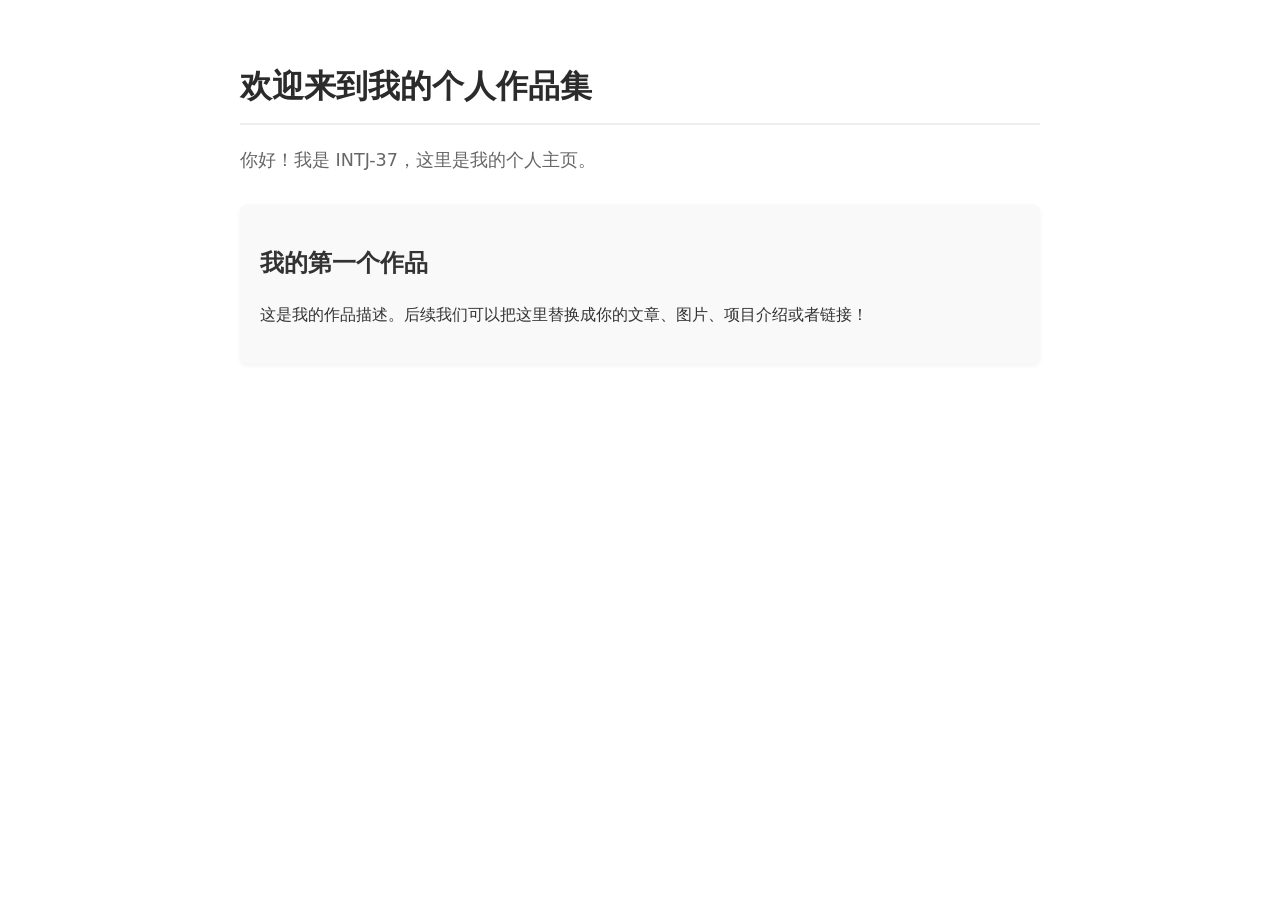
==== index.html @ b63b8bce "Add initial HTML structure for portfolio site" ====
<!DOCTYPE html>
<html lang="zh-CN">
<head>
    <meta charset="UTF-8">
    <meta name="viewport" content="width=device-width, initial-scale=1.0">
    <title>INTJ-37 的个人作品集</title>
    <style>
        body {
            font-family: system-ui, -apple-system, sans-serif;
            max-width: 800px;
            margin: 0 auto;
            padding: 40px 20px;
            color: #333;
            line-height: 1.6;
        }
        h1 { color: #2b2b2b; border-bottom: 2px solid #eee; padding-bottom: 10px; }
        .intro { font-size: 1.1em; color: #666; margin-bottom: 30px; }
        .portfolio-item {
            background: #f9f9f9;
            border-radius: 8px;
            padding: 20px;
            margin-bottom: 20px;
            box-shadow: 0 2px 4px rgba(0,0,0,0.05);
        }
    </style>
</head>
<body>
    <h1>欢迎来到我的个人作品集</h1>
    <p class="intro">你好！我是 INTJ-37，这里是我的个人主页。</p>
    
    <div class="portfolio-item">
        <h2>我的第一个作品</h2>
        <p>这是我的作品描述。后续我们可以把这里替换成你的文章、图片、项目介绍或者链接！</p>
    </div>
</body>
</html>
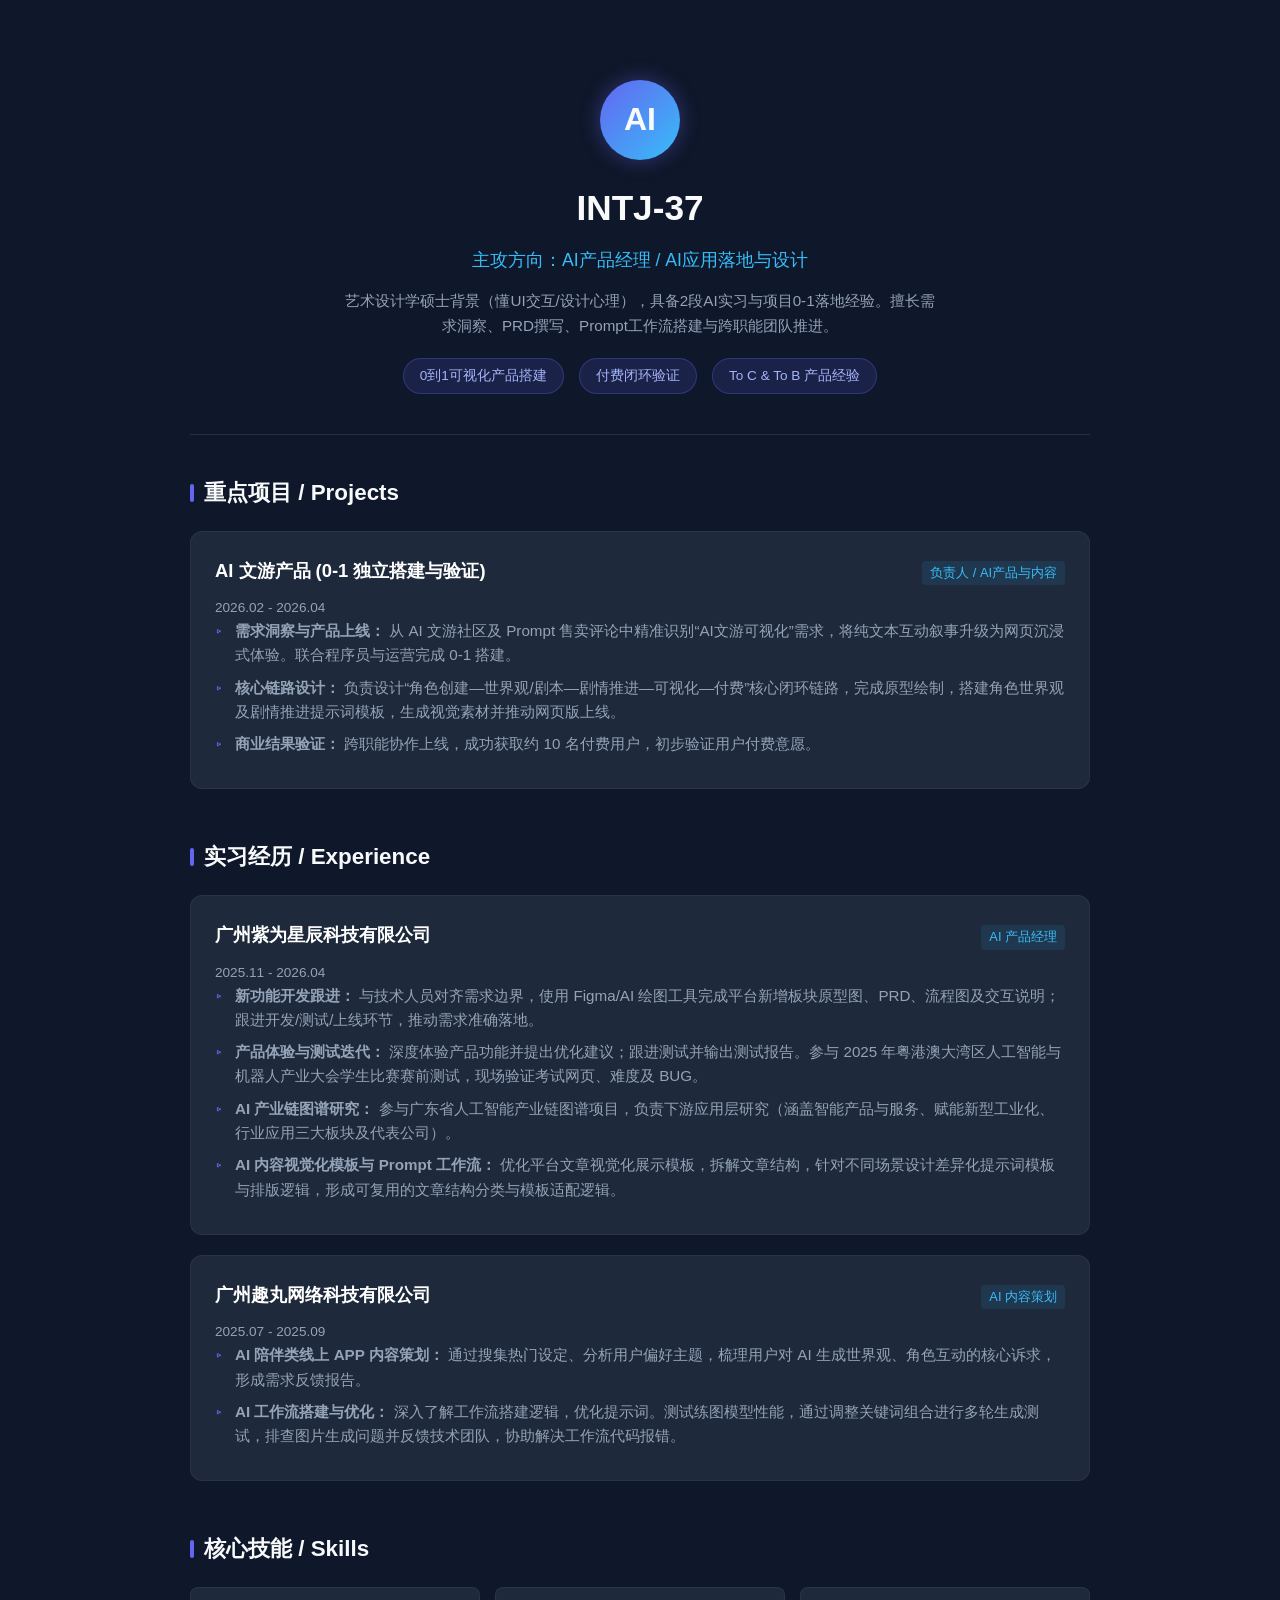
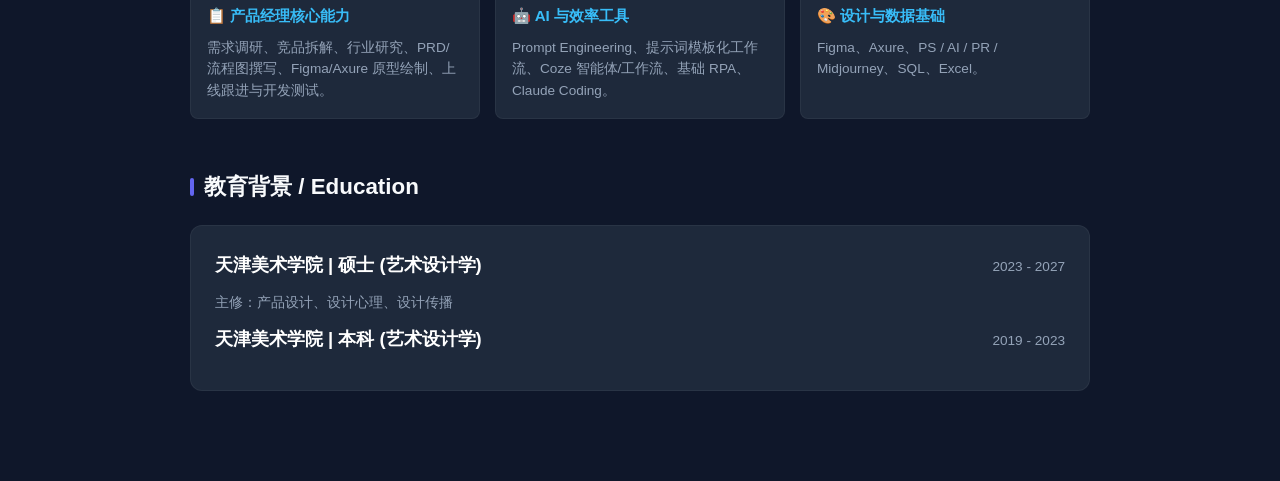
==== commit 86cb391c: "Update index.html" ====
--- a/index.html
+++ b/index.html
@@ -3,34 +3,215 @@
 <head>
     <meta charset="UTF-8">
     <meta name="viewport" content="width=device-width, initial-scale=1.0">
-    <title>INTJ-37 的个人作品集</title>
+    <title>INTJ-37 | AI产品经理作品集</title>
     <style>
+        :root {
+            --primary: #6366f1;
+            --primary-hover: #4f46e5;
+            --bg: #0f172a;
+            --card-bg: #1e293b;
+            --text-main: #f8fafc;
+            --text-sub: #94a3b8;
+            --accent: #38bdf8;
+        }
+
+        * { margin: 0; padding: 0; box-sizing: border-box; }
         body {
-            font-family: system-ui, -apple-system, sans-serif;
-            max-width: 800px;
-            margin: 0 auto;
+            font-family: -apple-system, BlinkMacSystemFont, "Segoe UI", Roboto, sans-serif;
+            background-color: var(--bg);
+            color: var(--text-main);
+            line-height: 1.6;
             padding: 40px 20px;
-            color: #333;
-            line-height: 1.6;
-        }
-        h1 { color: #2b2b2b; border-bottom: 2px solid #eee; padding-bottom: 10px; }
-        .intro { font-size: 1.1em; color: #666; margin-bottom: 30px; }
-        .portfolio-item {
-            background: #f9f9f9;
-            border-radius: 8px;
-            padding: 20px;
+        }
+
+        .container { max-width: 900px; margin: 0 auto; }
+
+        /* 顶部 Header */
+        header {
+            text-align: center;
+            padding: 40px 0;
+            border-bottom: 1px solid rgba(255, 255, 255, 0.1);
+            margin-bottom: 40px;
+        }
+        .avatar {
+            width: 80px; height: 80px;
+            border-radius: 50%;
+            background: linear-gradient(135deg, var(--primary), var(--accent));
+            display: flex; align-items: center; justify-content: center;
+            font-size: 32px; font-weight: bold; margin: 0 auto 20px;
+            box-shadow: 0 0 20px rgba(99, 102, 241, 0.4);
+        }
+        h1 { font-size: 2.2rem; margin-bottom: 10px; }
+        .tagline { color: var(--accent); font-size: 1.1rem; font-weight: 500; }
+        .bio { color: var(--text-sub); max-width: 600px; margin: 15px auto 0; font-size: 0.95rem; }
+
+        /* 核心标签 */
+        .highlights {
+            display: flex; justify-content: center; gap: 15px;
+            flex-wrap: wrap; margin-top: 20px;
+        }
+        .tag {
+            background: rgba(99, 102, 241, 0.15);
+            color: #a5b4fc;
+            padding: 6px 16px; border-radius: 20px;
+            font-size: 0.85rem; border: 1px solid rgba(99, 102, 241, 0.3);
+        }
+
+        /* 板块标题 */
+        section { margin-bottom: 50px; }
+        h2 {
+            font-size: 1.4rem; color: var(--text-main);
+            margin-bottom: 20px; display: flex; align-items: center; gap: 10px;
+        }
+        h2::before {
+            content: ""; display: inline-block;
+            width: 4px; height: 18px; background: var(--primary);
+            border-radius: 2px;
+        }
+
+        /* 动态卡片设计 */
+        .card {
+            background: var(--card-bg);
+            border-radius: 12px;
+            padding: 24px;
             margin-bottom: 20px;
-            box-shadow: 0 2px 4px rgba(0,0,0,0.05);
-        }
+            border: 1px solid rgba(255, 255, 255, 0.05);
+            transition: all 0.3s ease;
+        }
+        .card:hover {
+            transform: translateY(-4px);
+            border-color: rgba(99, 102, 241, 0.4);
+            box-shadow: 0 10px 25px -5px rgba(0, 0, 0, 0.3);
+        }
+        .card-header {
+            display: flex; justify-content: space-between; align-items: baseline;
+            margin-bottom: 12px; flex-wrap: wrap; gap: 8px;
+        }
+        .card-title { font-size: 1.15rem; font-weight: 600; color: #fff; }
+        .card-meta { font-size: 0.85rem; color: var(--text-sub); }
+        .role-badge {
+            background: rgba(56, 189, 248, 0.1); color: var(--accent);
+            padding: 2px 8px; border-radius: 4px; font-size: 0.8rem;
+        }
+
+        ul { list-style-type: none; }
+        li {
+            position: relative; padding-left: 20px;
+            color: var(--text-sub); margin-bottom: 8px; font-size: 0.95rem;
+        }
+        li::before {
+            content: "▹"; position: absolute; left: 0; color: var(--primary);
+        }
+
+        /* 技能网格 */
+        .skills-grid {
+            display: grid; grid-template-columns: repeat(auto-fit, minmax(250px, 1fr));
+            gap: 15px;
+        }
+        .skill-item {
+            background: var(--card-bg); padding: 16px; border-radius: 8px;
+            border: 1px solid rgba(255, 255, 255, 0.05);
+        }
+        .skill-item h4 { color: var(--accent); margin-bottom: 8px; font-size: 0.95rem; }
+        .skill-item p { color: var(--text-sub); font-size: 0.85rem; }
     </style>
 </head>
 <body>
-    <h1>欢迎来到我的个人作品集</h1>
-    <p class="intro">你好！我是 INTJ-37，这里是我的个人主页。</p>
-    
-    <div class="portfolio-item">
-        <h2>我的第一个作品</h2>
-        <p>这是我的作品描述。后续我们可以把这里替换成你的文章、图片、项目介绍或者链接！</p>
+    <div class="container">
+        <!-- 头部个人简介 -->
+        <header>
+            <div class="avatar">AI</div>
+            <h1>INTJ-37</h1>
+            <div class="tagline">主攻方向：AI产品经理 / AI应用落地与设计</div>
+            <p class="bio">艺术设计学硕士背景（懂UI交互/设计心理），具备2段AI实习与项目0-1落地经验。擅长需求洞察、PRD撰写、Prompt工作流搭建与跨职能团队推进。</p>
+            <div class="highlights">
+                <span class="tag">0到1可视化产品搭建</span>
+                <span class="tag">付费闭环验证</span>
+                <span class="tag">To C & To B 产品经验</span>
+            </div>
+        </header>
+
+        <!-- 主打核心项目 -->
+        <section>
+            <h2>重点项目 / Projects</h2>
+            <div class="card">
+                <div class="card-header">
+                    <span class="card-title">AI 文游产品 (0-1 独立搭建与验证)</span>
+                    <span class="role-badge">负责人 / AI产品与内容</span>
+                </div>
+                <div class="card-meta">2026.02 - 2026.04</div>
+                <ul>
+                    <li><strong>需求洞察与产品上线：</strong> 从 AI 文游社区及 Prompt 售卖评论中精准识别“AI文游可视化”需求，将纯文本互动叙事升级为网页沉浸式体验。联合程序员与运营完成 0-1 搭建。</li>
+                    <li><strong>核心链路设计：</strong> 负责设计“角色创建—世界观/剧本—剧情推进—可视化—付费”核心闭环链路，完成原型绘制，搭建角色世界观及剧情推进提示词模板，生成视觉素材并推动网页版上线。</li>
+                    <li><strong>商业结果验证：</strong> 跨职能协作上线，成功获取约 10 名付费用户，初步验证用户付费意愿。</li>
+                </ul>
+            </div>
+        </section>
+
+        <!-- 实习经历 -->
+        <section>
+            <h2>实习经历 / Experience</h2>
+            <div class="card">
+                <div class="card-header">
+                    <span class="card-title">广州紫为星辰科技有限公司</span>
+                    <span class="role-badge">AI 产品经理</span>
+                </div>
+                <div class="card-meta">2025.11 - 2026.04</div>
+                <ul>
+                    <li><strong>新功能开发跟进：</strong> 与技术人员对齐需求边界，使用 Figma/AI 绘图工具完成平台新增板块原型图、PRD、流程图及交互说明；跟进开发/测试/上线环节，推动需求准确落地。</li>
+                    <li><strong>产品体验与测试迭代：</strong> 深度体验产品功能并提出优化建议；跟进测试并输出测试报告。参与 2025 年粤港澳大湾区人工智能与机器人产业大会学生比赛赛前测试，现场验证考试网页、难度及 BUG。</li>
+                    <li><strong>AI 产业链图谱研究：</strong> 参与广东省人工智能产业链图谱项目，负责下游应用层研究（涵盖智能产品与服务、赋能新型工业化、行业应用三大板块及代表公司）。</li>
+                    <li><strong>AI 内容视觉化模板与 Prompt 工作流：</strong> 优化平台文章视觉化展示模板，拆解文章结构，针对不同场景设计差异化提示词模板与排版逻辑，形成可复用的文章结构分类与模板适配逻辑。</li>
+                </ul>
+            </div>
+
+            <div class="card">
+                <div class="card-header">
+                    <span class="card-title">广州趣丸网络科技有限公司</span>
+                    <span class="role-badge">AI 内容策划</span>
+                </div>
+                <div class="card-meta">2025.07 - 2025.09</div>
+                <ul>
+                    <li><strong>AI 陪伴类线上 APP 内容策划：</strong> 通过搜集热门设定、分析用户偏好主题，梳理用户对 AI 生成世界观、角色互动的核心诉求，形成需求反馈报告。</li>
+                    <li><strong>AI 工作流搭建与优化：</strong> 深入了解工作流搭建逻辑，优化提示词。测试练图模型性能，通过调整关键词组合进行多轮生成测试，排查图片生成问题并反馈技术团队，协助解决工作流代码报错。</li>
+                </ul>
+            </div>
+        </section>
+
+        <!-- 核心技能 -->
+        <section>
+            <h2>核心技能 / Skills</h2>
+            <div class="skills-grid">
+                <div class="skill-item">
+                    <h4>📋 产品经理核心能力</h4>
+                    <p>需求调研、竞品拆解、行业研究、PRD/流程图撰写、Figma/Axure 原型绘制、上线跟进与开发测试。</p>
+                </div>
+                <div class="skill-item">
+                    <h4>🤖 AI 与效率工具</h4>
+                    <p>Prompt Engineering、提示词模板化工作流、Coze 智能体/工作流、基础 RPA、Claude Coding。</p>
+                </div>
+                <div class="skill-item">
+                    <h4>🎨 设计与数据基础</h4>
+                    <p>Figma、Axure、PS / AI / PR / Midjourney、SQL、Excel。</p>
+                </div>
+            </div>
+        </section>
+
+        <!-- 教育背景 -->
+        <section>
+            <h2>教育背景 / Education</h2>
+            <div class="card">
+                <div class="card-header">
+                    <span class="card-title">天津美术学院 | 硕士 (艺术设计学)</span>
+                    <span class="card-meta">2023 - 2027</span>
+                </div>
+                <p style="color: var(--text-sub); font-size: 0.9rem;">主修：产品设计、设计心理、设计传播</p>
+                <div class="card-header" style="margin-top: 10px;">
+                    <span class="card-title">天津美术学院 | 本科 (艺术设计学)</span>
+                    <span class="card-meta">2019 - 2023</span>
+                </div>
+            </div>
+        </section>
     </div>
 </body>
 </html>
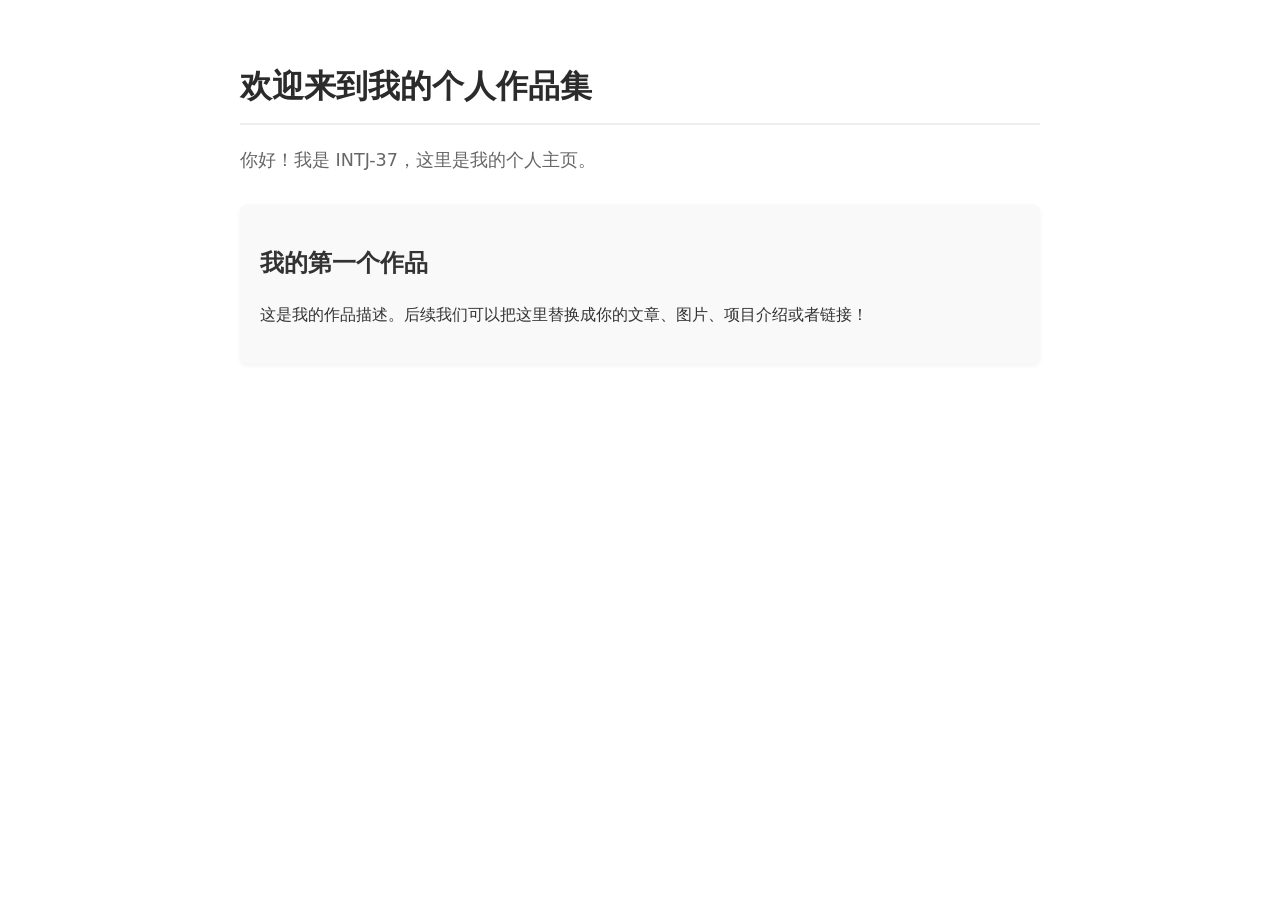
==== commit 3c9e120a: "Update index.html" ====
--- a/index.html
+++ b/index.html
@@ -3,215 +3,34 @@
 <head>
     <meta charset="UTF-8">
     <meta name="viewport" content="width=device-width, initial-scale=1.0">
-    <title>INTJ-37 | AI产品经理作品集</title>
+    <title>INTJ-37 的个人作品集</title>
     <style>
-        :root {
-            --primary: #6366f1;
-            --primary-hover: #4f46e5;
-            --bg: #0f172a;
-            --card-bg: #1e293b;
-            --text-main: #f8fafc;
-            --text-sub: #94a3b8;
-            --accent: #38bdf8;
+        body {
+            font-family: system-ui, -apple-system, sans-serif;
+            max-width: 800px;
+            margin: 0 auto;
+            padding: 40px 20px;
+            color: #333;
+            line-height: 1.6;
         }
-
-        * { margin: 0; padding: 0; box-sizing: border-box; }
-        body {
-            font-family: -apple-system, BlinkMacSystemFont, "Segoe UI", Roboto, sans-serif;
-            background-color: var(--bg);
-            color: var(--text-main);
-            line-height: 1.6;
-            padding: 40px 20px;
+        h1 { color: #2b2b2b; border-bottom: 2px solid #eee; padding-bottom: 10px; }
+        .intro { font-size: 1.1em; color: #666; margin-bottom: 30px; }
+        .portfolio-item {
+            background: #f9f9f9;
+            border-radius: 8px;
+            padding: 20px;
+            margin-bottom: 20px;
+            box-shadow: 0 2px 4px rgba(0,0,0,0.05);
         }
-
-        .container { max-width: 900px; margin: 0 auto; }
-
-        /* 顶部 Header */
-        header {
-            text-align: center;
-            padding: 40px 0;
-            border-bottom: 1px solid rgba(255, 255, 255, 0.1);
-            margin-bottom: 40px;
-        }
-        .avatar {
-            width: 80px; height: 80px;
-            border-radius: 50%;
-            background: linear-gradient(135deg, var(--primary), var(--accent));
-            display: flex; align-items: center; justify-content: center;
-            font-size: 32px; font-weight: bold; margin: 0 auto 20px;
-            box-shadow: 0 0 20px rgba(99, 102, 241, 0.4);
-        }
-        h1 { font-size: 2.2rem; margin-bottom: 10px; }
-        .tagline { color: var(--accent); font-size: 1.1rem; font-weight: 500; }
-        .bio { color: var(--text-sub); max-width: 600px; margin: 15px auto 0; font-size: 0.95rem; }
-
-        /* 核心标签 */
-        .highlights {
-            display: flex; justify-content: center; gap: 15px;
-            flex-wrap: wrap; margin-top: 20px;
-        }
-        .tag {
-            background: rgba(99, 102, 241, 0.15);
-            color: #a5b4fc;
-            padding: 6px 16px; border-radius: 20px;
-            font-size: 0.85rem; border: 1px solid rgba(99, 102, 241, 0.3);
-        }
-
-        /* 板块标题 */
-        section { margin-bottom: 50px; }
-        h2 {
-            font-size: 1.4rem; color: var(--text-main);
-            margin-bottom: 20px; display: flex; align-items: center; gap: 10px;
-        }
-        h2::before {
-            content: ""; display: inline-block;
-            width: 4px; height: 18px; background: var(--primary);
-            border-radius: 2px;
-        }
-
-        /* 动态卡片设计 */
-        .card {
-            background: var(--card-bg);
-            border-radius: 12px;
-            padding: 24px;
-            margin-bottom: 20px;
-            border: 1px solid rgba(255, 255, 255, 0.05);
-            transition: all 0.3s ease;
-        }
-        .card:hover {
-            transform: translateY(-4px);
-            border-color: rgba(99, 102, 241, 0.4);
-            box-shadow: 0 10px 25px -5px rgba(0, 0, 0, 0.3);
-        }
-        .card-header {
-            display: flex; justify-content: space-between; align-items: baseline;
-            margin-bottom: 12px; flex-wrap: wrap; gap: 8px;
-        }
-        .card-title { font-size: 1.15rem; font-weight: 600; color: #fff; }
-        .card-meta { font-size: 0.85rem; color: var(--text-sub); }
-        .role-badge {
-            background: rgba(56, 189, 248, 0.1); color: var(--accent);
-            padding: 2px 8px; border-radius: 4px; font-size: 0.8rem;
-        }
-
-        ul { list-style-type: none; }
-        li {
-            position: relative; padding-left: 20px;
-            color: var(--text-sub); margin-bottom: 8px; font-size: 0.95rem;
-        }
-        li::before {
-            content: "▹"; position: absolute; left: 0; color: var(--primary);
-        }
-
-        /* 技能网格 */
-        .skills-grid {
-            display: grid; grid-template-columns: repeat(auto-fit, minmax(250px, 1fr));
-            gap: 15px;
-        }
-        .skill-item {
-            background: var(--card-bg); padding: 16px; border-radius: 8px;
-            border: 1px solid rgba(255, 255, 255, 0.05);
-        }
-        .skill-item h4 { color: var(--accent); margin-bottom: 8px; font-size: 0.95rem; }
-        .skill-item p { color: var(--text-sub); font-size: 0.85rem; }
     </style>
 </head>
 <body>
-    <div class="container">
-        <!-- 头部个人简介 -->
-        <header>
-            <div class="avatar">AI</div>
-            <h1>INTJ-37</h1>
-            <div class="tagline">主攻方向：AI产品经理 / AI应用落地与设计</div>
-            <p class="bio">艺术设计学硕士背景（懂UI交互/设计心理），具备2段AI实习与项目0-1落地经验。擅长需求洞察、PRD撰写、Prompt工作流搭建与跨职能团队推进。</p>
-            <div class="highlights">
-                <span class="tag">0到1可视化产品搭建</span>
-                <span class="tag">付费闭环验证</span>
-                <span class="tag">To C & To B 产品经验</span>
-            </div>
-        </header>
-
-        <!-- 主打核心项目 -->
-        <section>
-            <h2>重点项目 / Projects</h2>
-            <div class="card">
-                <div class="card-header">
-                    <span class="card-title">AI 文游产品 (0-1 独立搭建与验证)</span>
-                    <span class="role-badge">负责人 / AI产品与内容</span>
-                </div>
-                <div class="card-meta">2026.02 - 2026.04</div>
-                <ul>
-                    <li><strong>需求洞察与产品上线：</strong> 从 AI 文游社区及 Prompt 售卖评论中精准识别“AI文游可视化”需求，将纯文本互动叙事升级为网页沉浸式体验。联合程序员与运营完成 0-1 搭建。</li>
-                    <li><strong>核心链路设计：</strong> 负责设计“角色创建—世界观/剧本—剧情推进—可视化—付费”核心闭环链路，完成原型绘制，搭建角色世界观及剧情推进提示词模板，生成视觉素材并推动网页版上线。</li>
-                    <li><strong>商业结果验证：</strong> 跨职能协作上线，成功获取约 10 名付费用户，初步验证用户付费意愿。</li>
-                </ul>
-            </div>
-        </section>
-
-        <!-- 实习经历 -->
-        <section>
-            <h2>实习经历 / Experience</h2>
-            <div class="card">
-                <div class="card-header">
-                    <span class="card-title">广州紫为星辰科技有限公司</span>
-                    <span class="role-badge">AI 产品经理</span>
-                </div>
-                <div class="card-meta">2025.11 - 2026.04</div>
-                <ul>
-                    <li><strong>新功能开发跟进：</strong> 与技术人员对齐需求边界，使用 Figma/AI 绘图工具完成平台新增板块原型图、PRD、流程图及交互说明；跟进开发/测试/上线环节，推动需求准确落地。</li>
-                    <li><strong>产品体验与测试迭代：</strong> 深度体验产品功能并提出优化建议；跟进测试并输出测试报告。参与 2025 年粤港澳大湾区人工智能与机器人产业大会学生比赛赛前测试，现场验证考试网页、难度及 BUG。</li>
-                    <li><strong>AI 产业链图谱研究：</strong> 参与广东省人工智能产业链图谱项目，负责下游应用层研究（涵盖智能产品与服务、赋能新型工业化、行业应用三大板块及代表公司）。</li>
-                    <li><strong>AI 内容视觉化模板与 Prompt 工作流：</strong> 优化平台文章视觉化展示模板，拆解文章结构，针对不同场景设计差异化提示词模板与排版逻辑，形成可复用的文章结构分类与模板适配逻辑。</li>
-                </ul>
-            </div>
-
-            <div class="card">
-                <div class="card-header">
-                    <span class="card-title">广州趣丸网络科技有限公司</span>
-                    <span class="role-badge">AI 内容策划</span>
-                </div>
-                <div class="card-meta">2025.07 - 2025.09</div>
-                <ul>
-                    <li><strong>AI 陪伴类线上 APP 内容策划：</strong> 通过搜集热门设定、分析用户偏好主题，梳理用户对 AI 生成世界观、角色互动的核心诉求，形成需求反馈报告。</li>
-                    <li><strong>AI 工作流搭建与优化：</strong> 深入了解工作流搭建逻辑，优化提示词。测试练图模型性能，通过调整关键词组合进行多轮生成测试，排查图片生成问题并反馈技术团队，协助解决工作流代码报错。</li>
-                </ul>
-            </div>
-        </section>
-
-        <!-- 核心技能 -->
-        <section>
-            <h2>核心技能 / Skills</h2>
-            <div class="skills-grid">
-                <div class="skill-item">
-                    <h4>📋 产品经理核心能力</h4>
-                    <p>需求调研、竞品拆解、行业研究、PRD/流程图撰写、Figma/Axure 原型绘制、上线跟进与开发测试。</p>
-                </div>
-                <div class="skill-item">
-                    <h4>🤖 AI 与效率工具</h4>
-                    <p>Prompt Engineering、提示词模板化工作流、Coze 智能体/工作流、基础 RPA、Claude Coding。</p>
-                </div>
-                <div class="skill-item">
-                    <h4>🎨 设计与数据基础</h4>
-                    <p>Figma、Axure、PS / AI / PR / Midjourney、SQL、Excel。</p>
-                </div>
-            </div>
-        </section>
-
-        <!-- 教育背景 -->
-        <section>
-            <h2>教育背景 / Education</h2>
-            <div class="card">
-                <div class="card-header">
-                    <span class="card-title">天津美术学院 | 硕士 (艺术设计学)</span>
-                    <span class="card-meta">2023 - 2027</span>
-                </div>
-                <p style="color: var(--text-sub); font-size: 0.9rem;">主修：产品设计、设计心理、设计传播</p>
-                <div class="card-header" style="margin-top: 10px;">
-                    <span class="card-title">天津美术学院 | 本科 (艺术设计学)</span>
-                    <span class="card-meta">2019 - 2023</span>
-                </div>
-            </div>
-        </section>
+    <h1>欢迎来到我的个人作品集</h1>
+    <p class="intro">你好！我是 INTJ-37，这里是我的个人主页。</p>
+    
+    <div class="portfolio-item">
+        <h2>我的第一个作品</h2>
+        <p>这是我的作品描述。后续我们可以把这里替换成你的文章、图片、项目介绍或者链接！</p>
     </div>
 </body>
 </html>
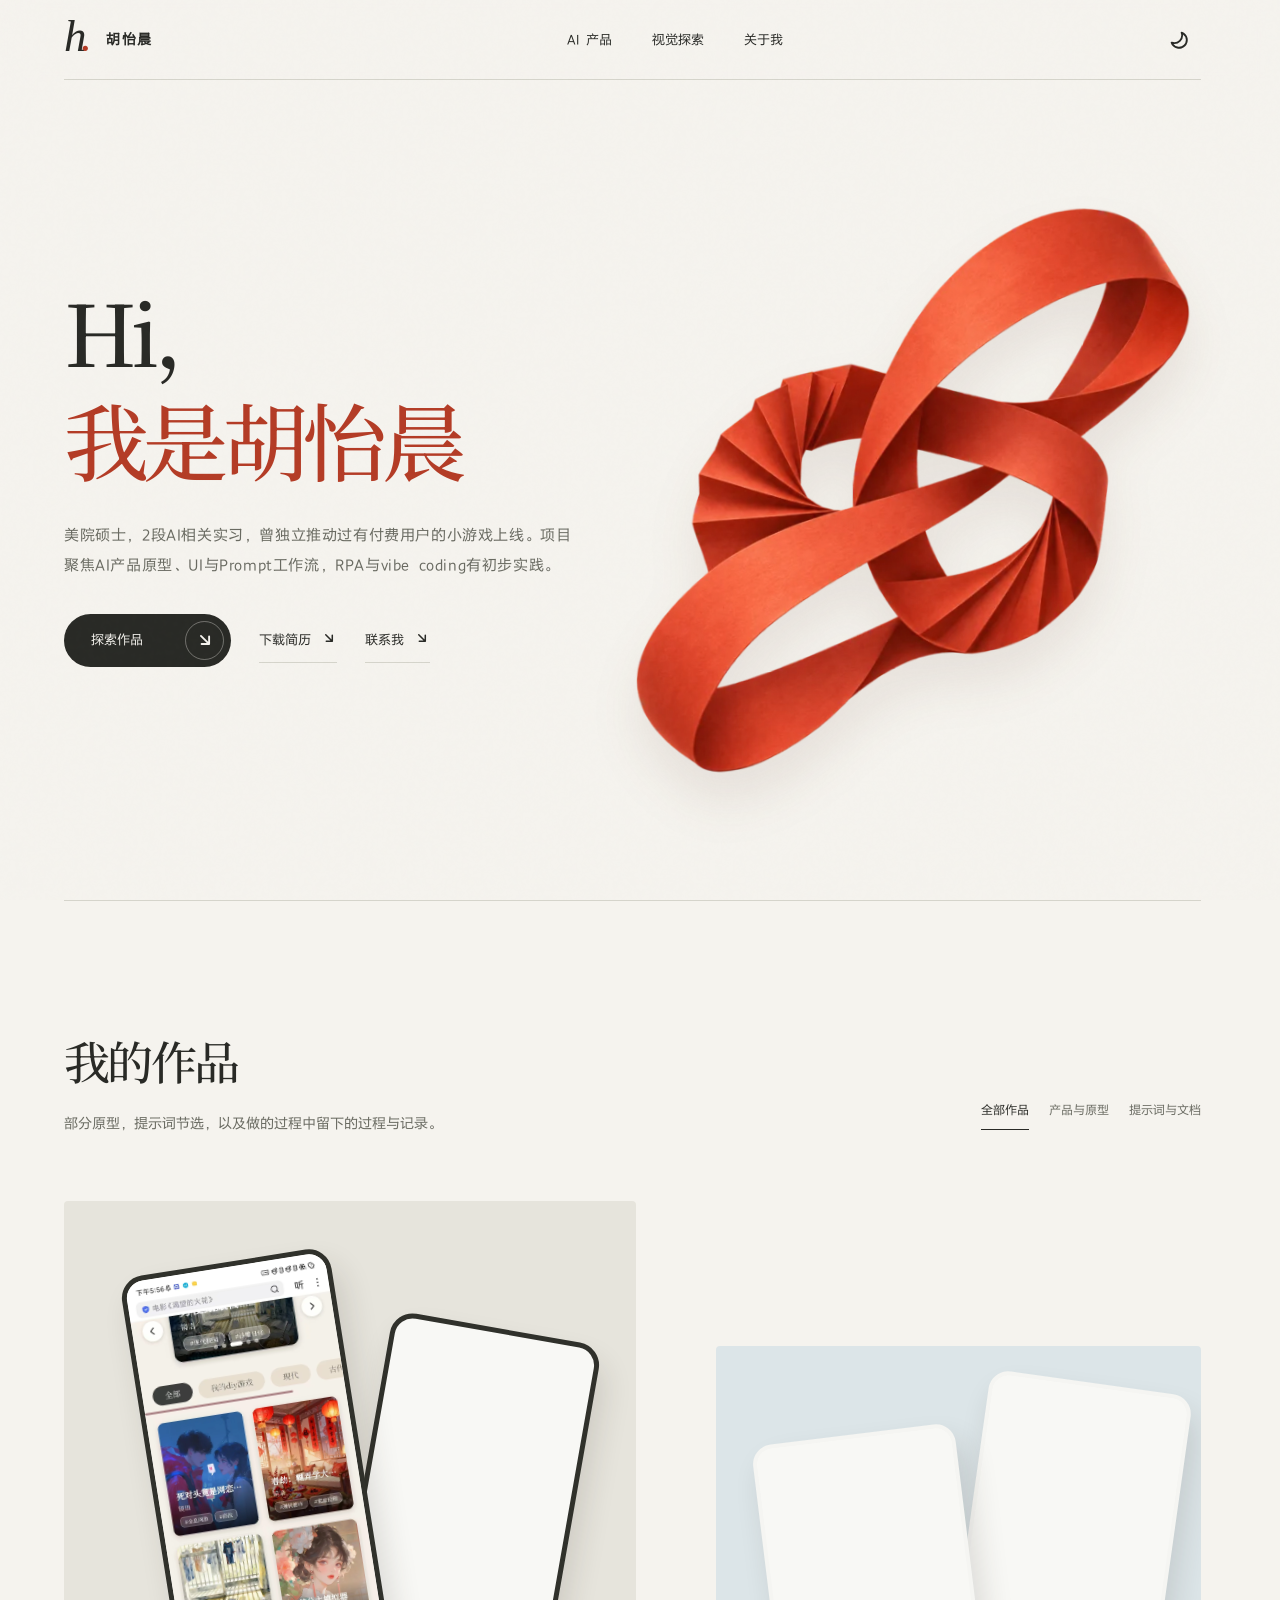
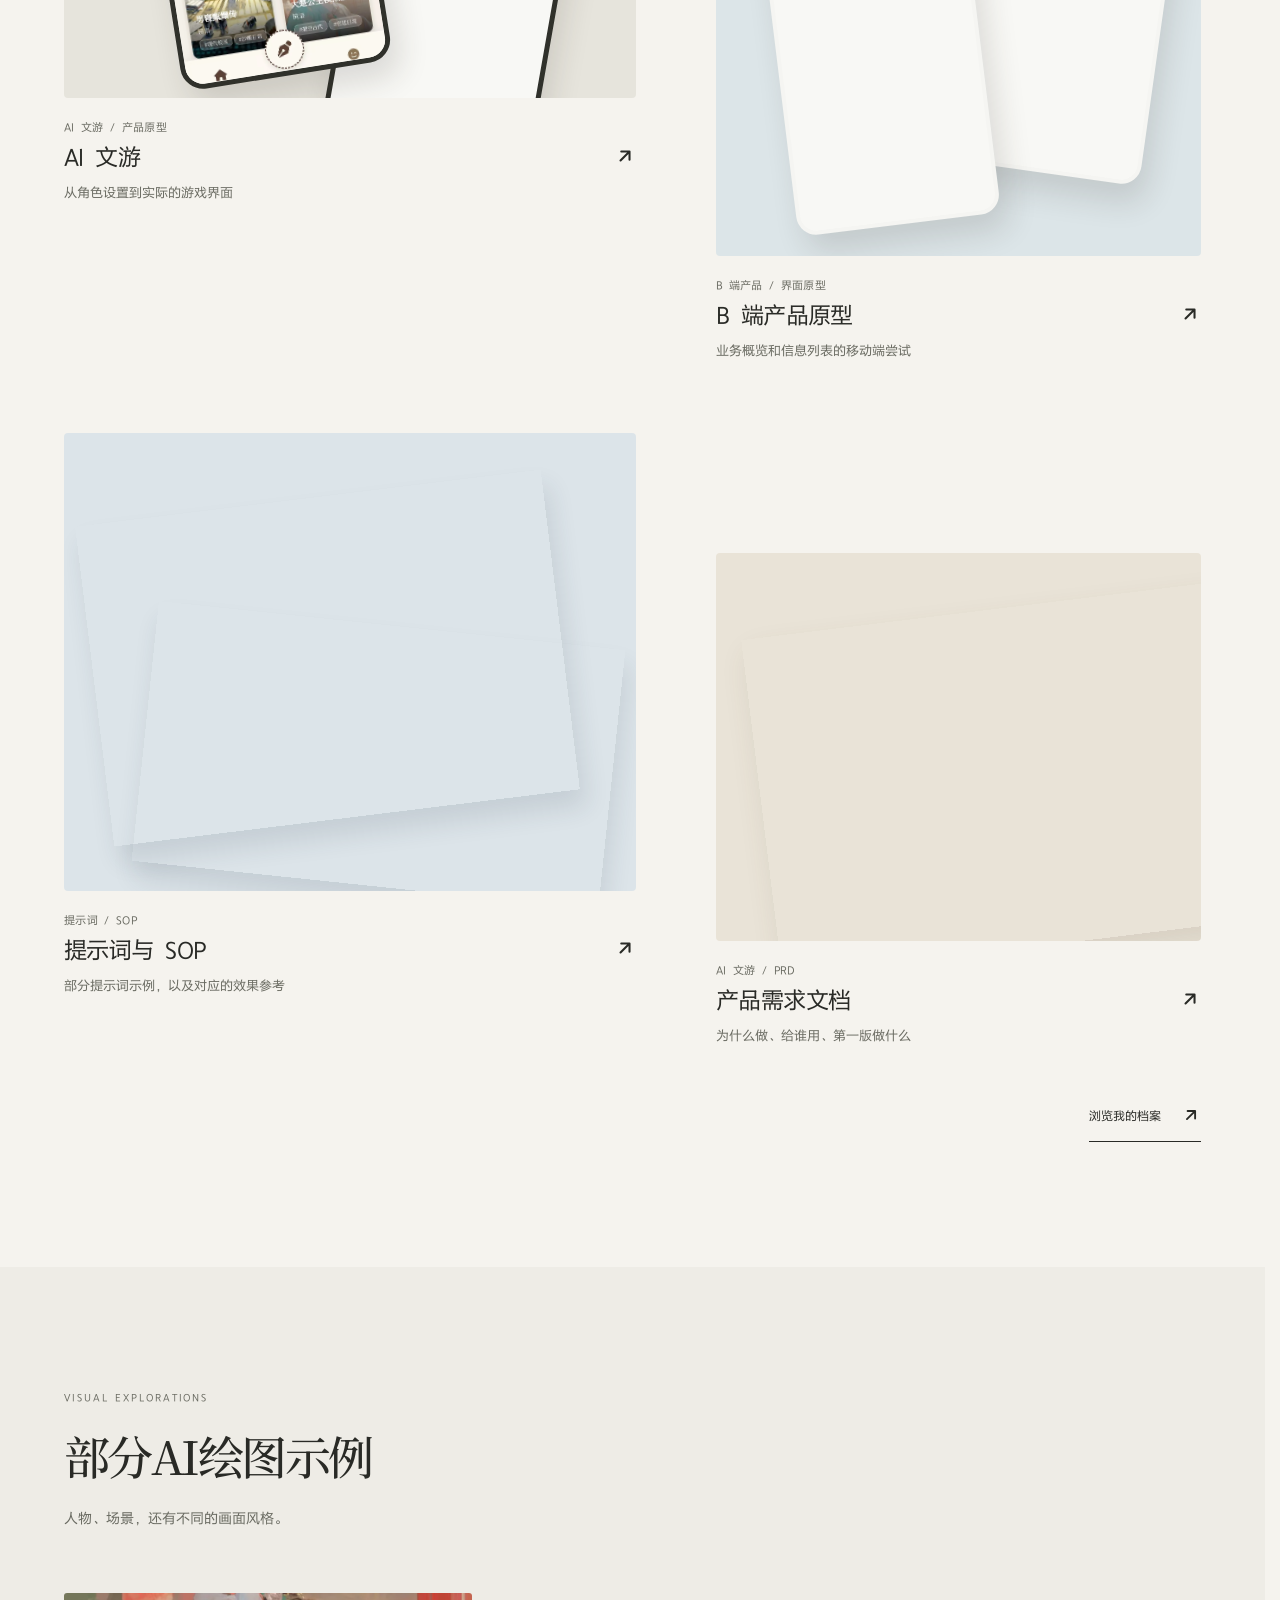
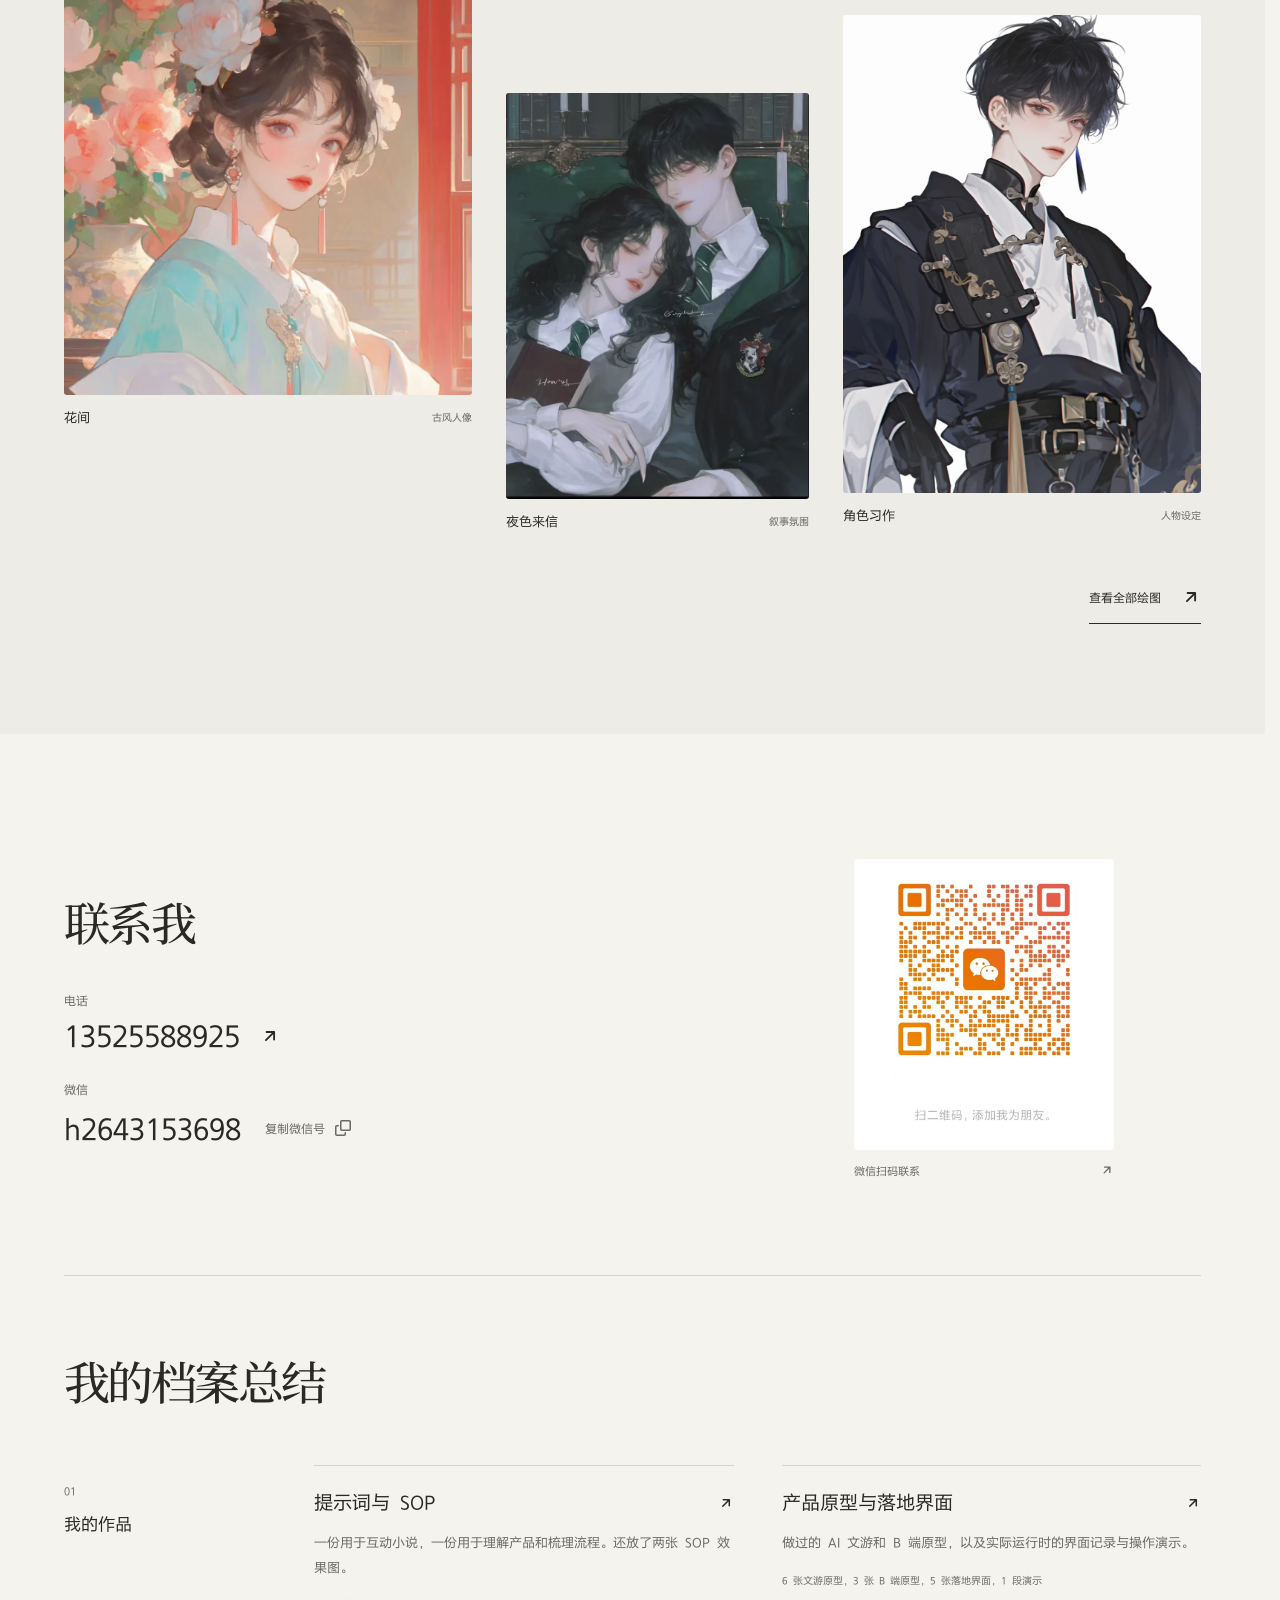
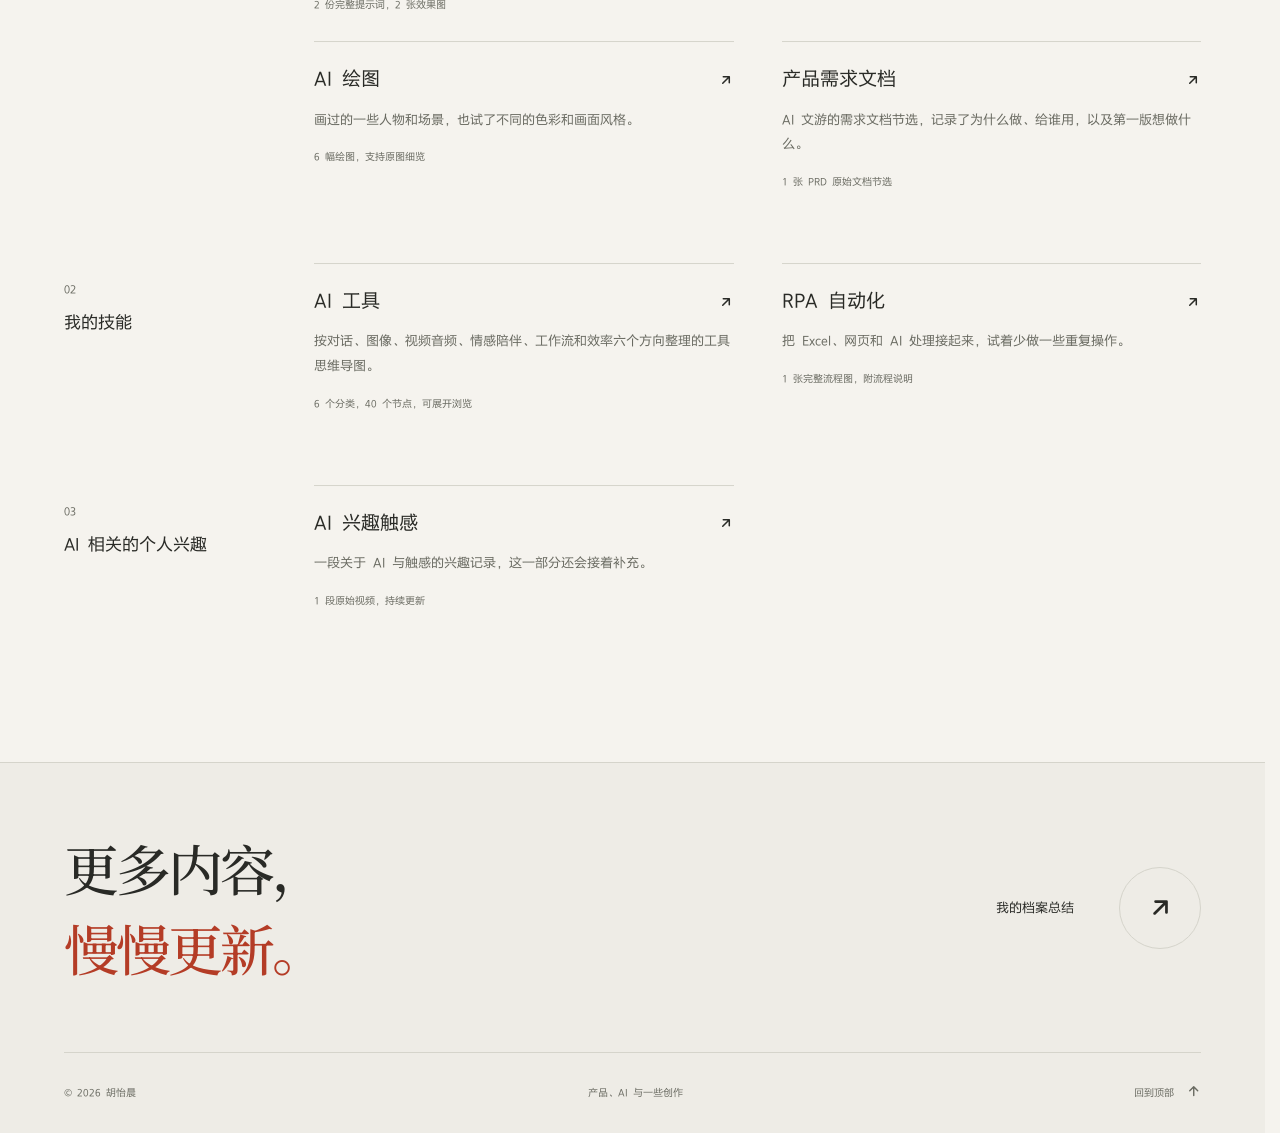
==== commit 74e94db1: "Add files via upload" ====
--- a/index.html
+++ b/index.html
@@ -1,36 +1,83 @@
-<!DOCTYPE html>
-<html lang="zh-CN">
-<head>
-    <meta charset="UTF-8">
-    <meta name="viewport" content="width=device-width, initial-scale=1.0">
-    <title>INTJ-37 的个人作品集</title>
-    <style>
-        body {
-            font-family: system-ui, -apple-system, sans-serif;
-            max-width: 800px;
-            margin: 0 auto;
-            padding: 40px 20px;
-            color: #333;
-            line-height: 1.6;
-        }
-        h1 { color: #2b2b2b; border-bottom: 2px solid #eee; padding-bottom: 10px; }
-        .intro { font-size: 1.1em; color: #666; margin-bottom: 30px; }
-        .portfolio-item {
-            background: #f9f9f9;
-            border-radius: 8px;
-            padding: 20px;
-            margin-bottom: 20px;
-            box-shadow: 0 2px 4px rgba(0,0,0,0.05);
-        }
-    </style>
-</head>
-<body>
-    <h1>欢迎来到我的个人作品集</h1>
-    <p class="intro">你好！我是 INTJ-37，这里是我的个人主页。</p>
-    
-    <div class="portfolio-item">
-        <h2>我的第一个作品</h2>
-        <p>这是我的作品描述。后续我们可以把这里替换成你的文章、图片、项目介绍或者链接！</p>
-    </div>
-</body>
-</html>
+<!doctype html>
+<html lang="zh-CN">
+  <head>
+    <meta charset="UTF-8" />
+    <meta name="viewport" content="width=device-width, initial-scale=1" />
+    <meta name="description" content="美院硕士，2段AI相关实习，曾独立推动过有付费用户的小游戏上线。项目聚焦AI产品原型、UI与Prompt工作流，RPA与vibe coding有初步实践。" />
+    <meta name="theme-color" content="#f5f3ee" />
+    <meta property="og:title" content="胡怡晨 · 个人作品集" />
+    <meta property="og:description" content="关于 AI、产品与想象力的一些探索。" />
+    <meta property="og:type" content="website" />
+    <link rel="icon" type="image/svg+xml" href="./favicon.svg" />
+    <link rel="preload" as="image" href="./images/sculpture.webp" imagesrcset="./images/sculpture-640.webp 640w, ./images/sculpture.webp 1254w" imagesizes="(max-width: 767px) 88vw, 48vw" fetchpriority="high" />
+    <link rel="stylesheet" href="./fonts/hy-songyun.css" />
+    <link rel="stylesheet" href="./fonts/noto-serif-sc.css" />
+    <script>
+      try { document.documentElement.dataset.theme = localStorage.getItem('yichen-theme') || (matchMedia('(prefers-color-scheme: dark)').matches ? 'dark' : 'light'); } catch {}
+    </script>
+    <title>胡怡晨 · 个人作品集</title>
+  <meta name="site-root" content="./"><link rel="stylesheet" href="./site.css"></head>
+  <body>
+    <a class="skip-link" href="#main">跳到正文</a>
+    <div class="reading-progress" aria-hidden="true"></div>
+    <header class="site-header"></header>
+
+    <main id="main">
+      <section class="hero page-width" id="home" aria-labelledby="hero-title">
+        <div class="hero-copy">
+          <h1 id="hero-title"><span class="hero-line"><span>Hi，</span></span><span class="hero-line"><span class="accent">我是胡怡晨</span></span></h1>
+          <p class="hero-description">美院硕士，2段AI相关实习，曾独立推动过有付费用户的小游戏上线。项目聚焦AI产品原型、UI与Prompt工作流，RPA与vibe coding有初步实践。</p>
+          <div class="hero-actions">
+            <a class="primary-link magnetic" href="#work"><span>探索作品</span><span class="button-arrow" data-icon="arrow-down-right"></span></a>
+            <a class="hero-action" href="[data-uri]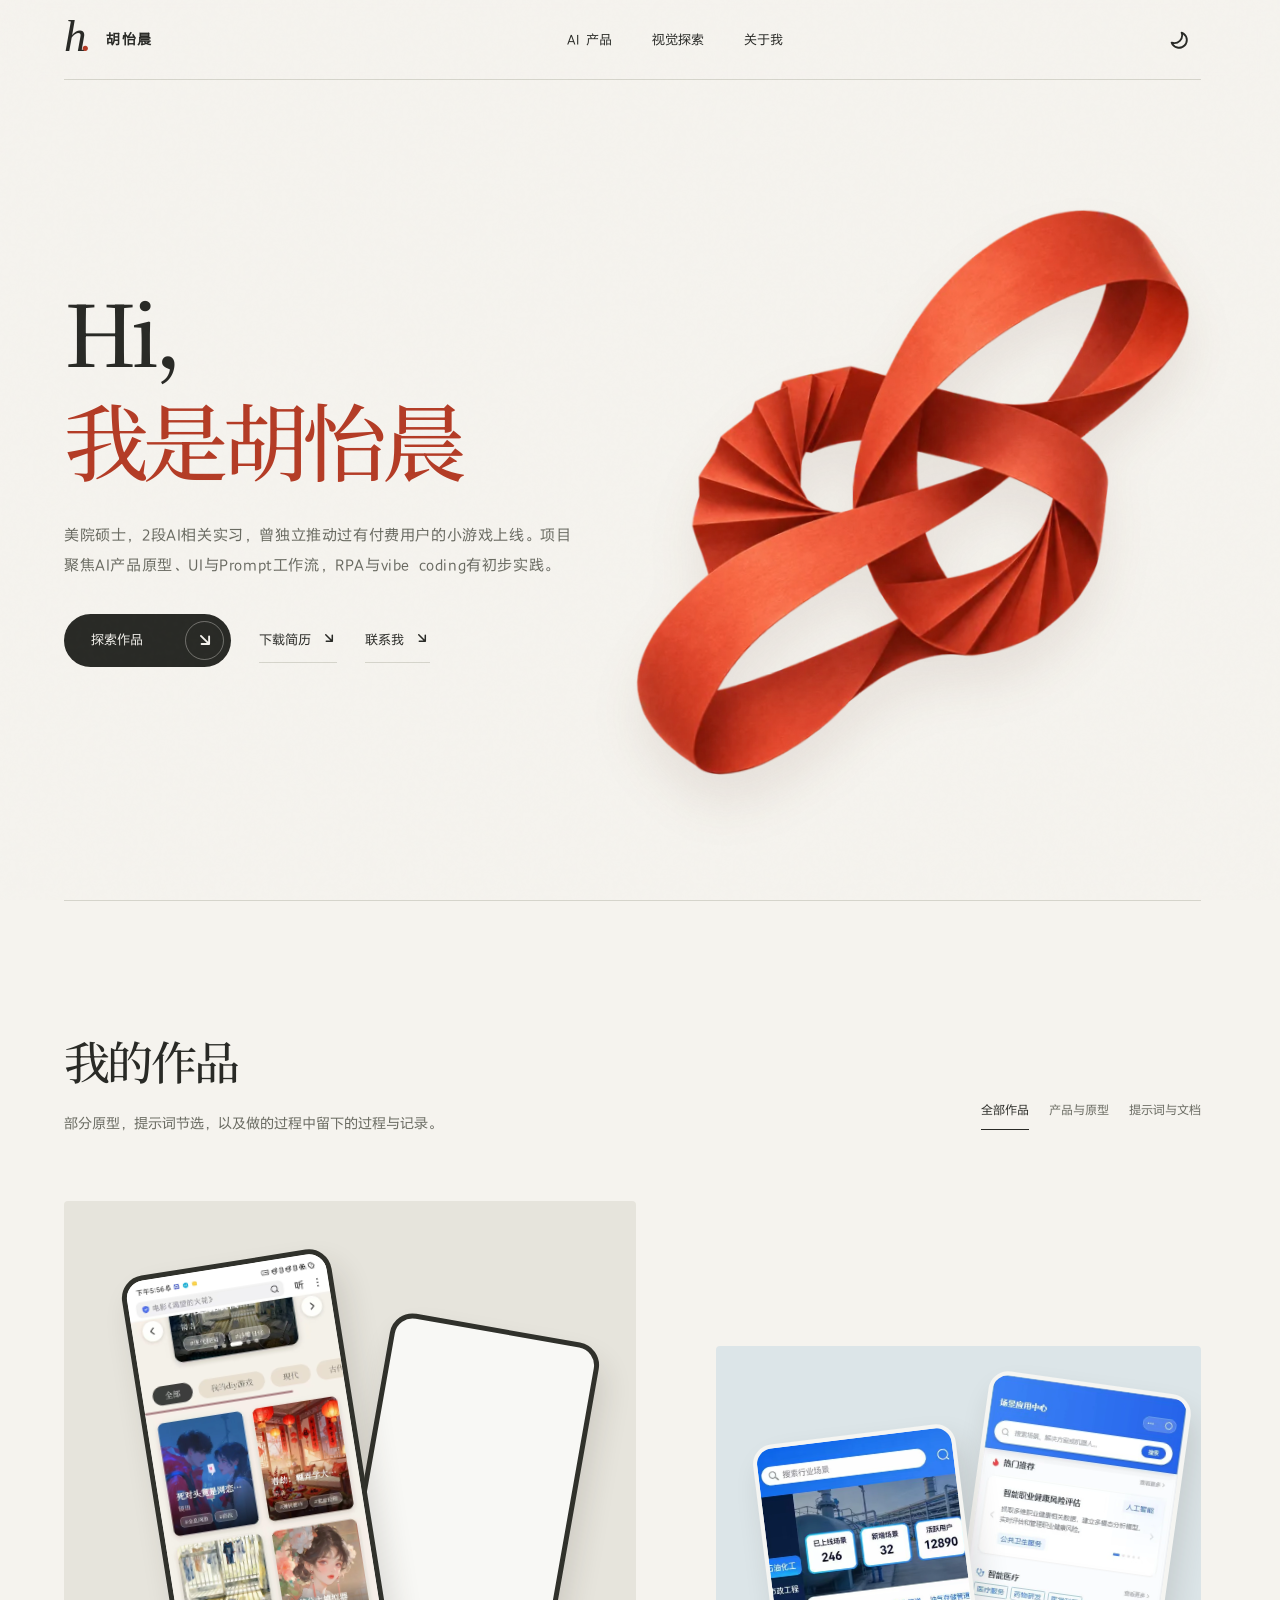
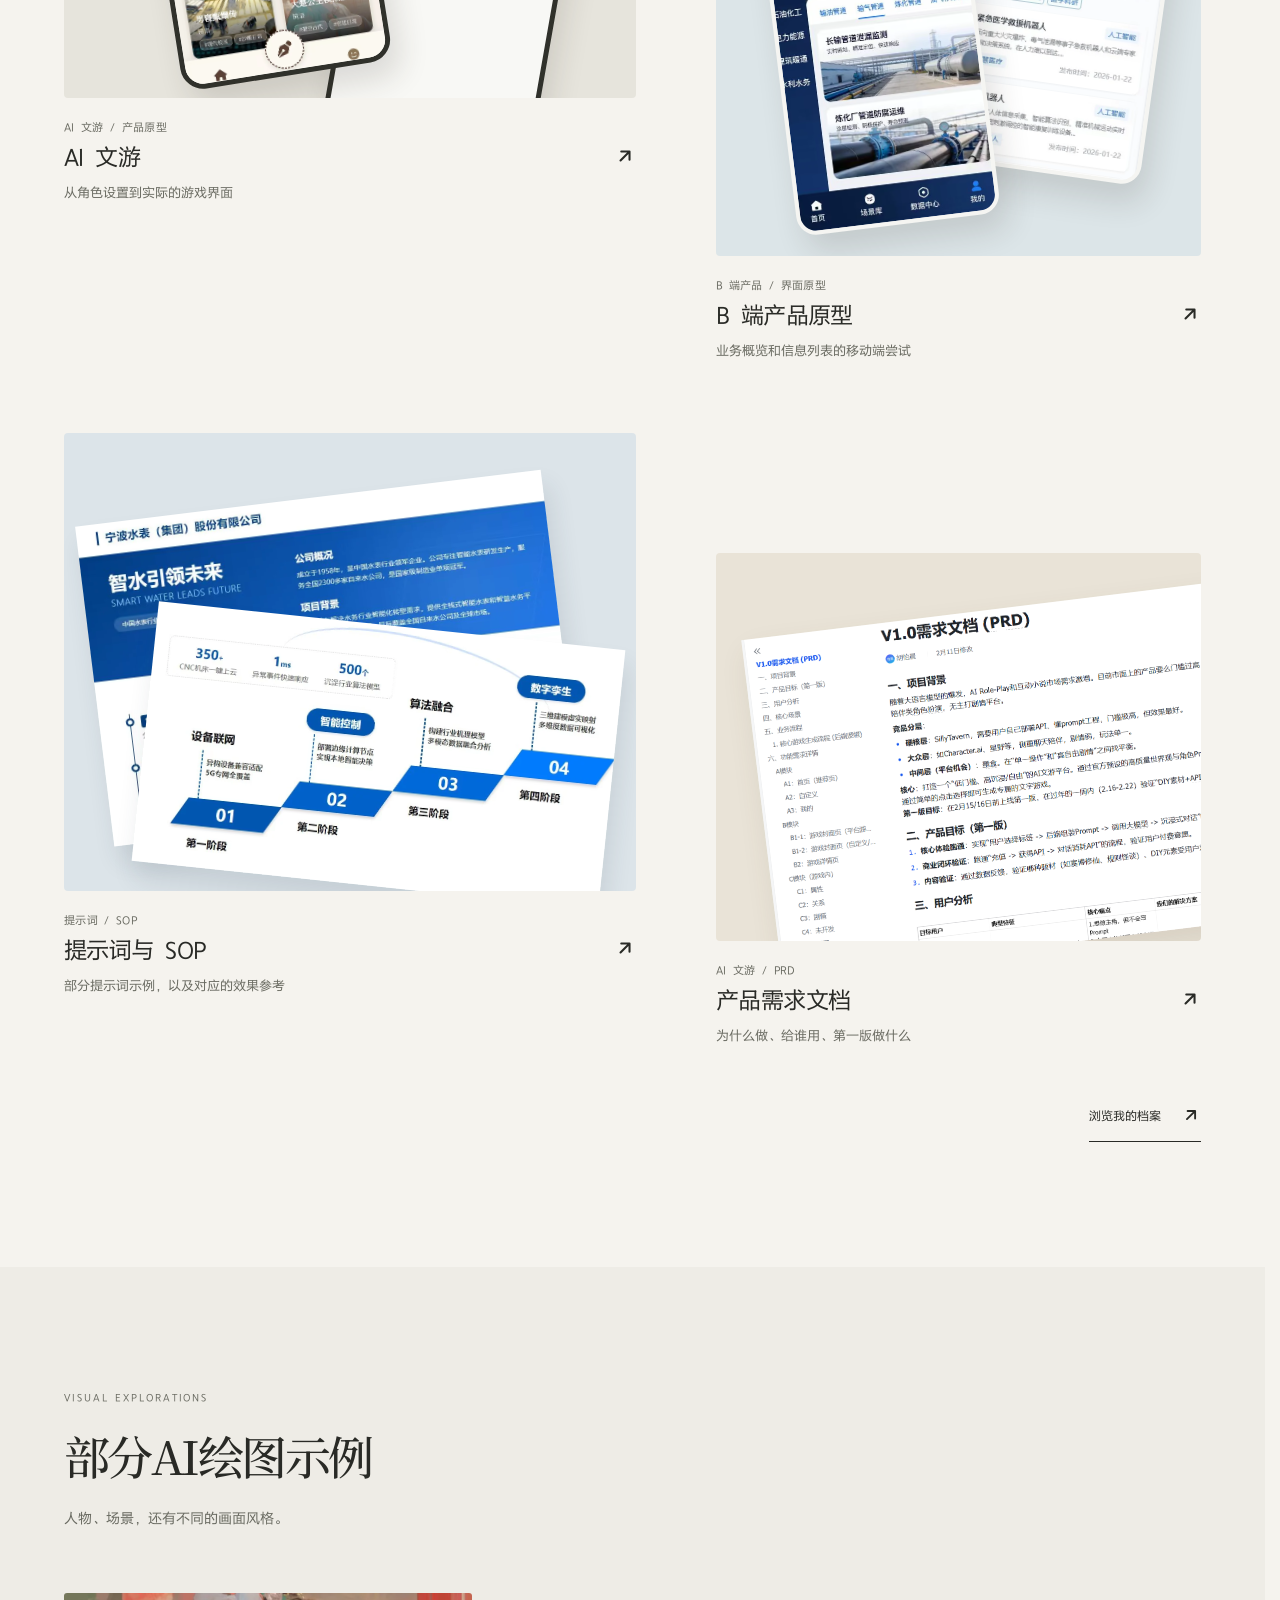
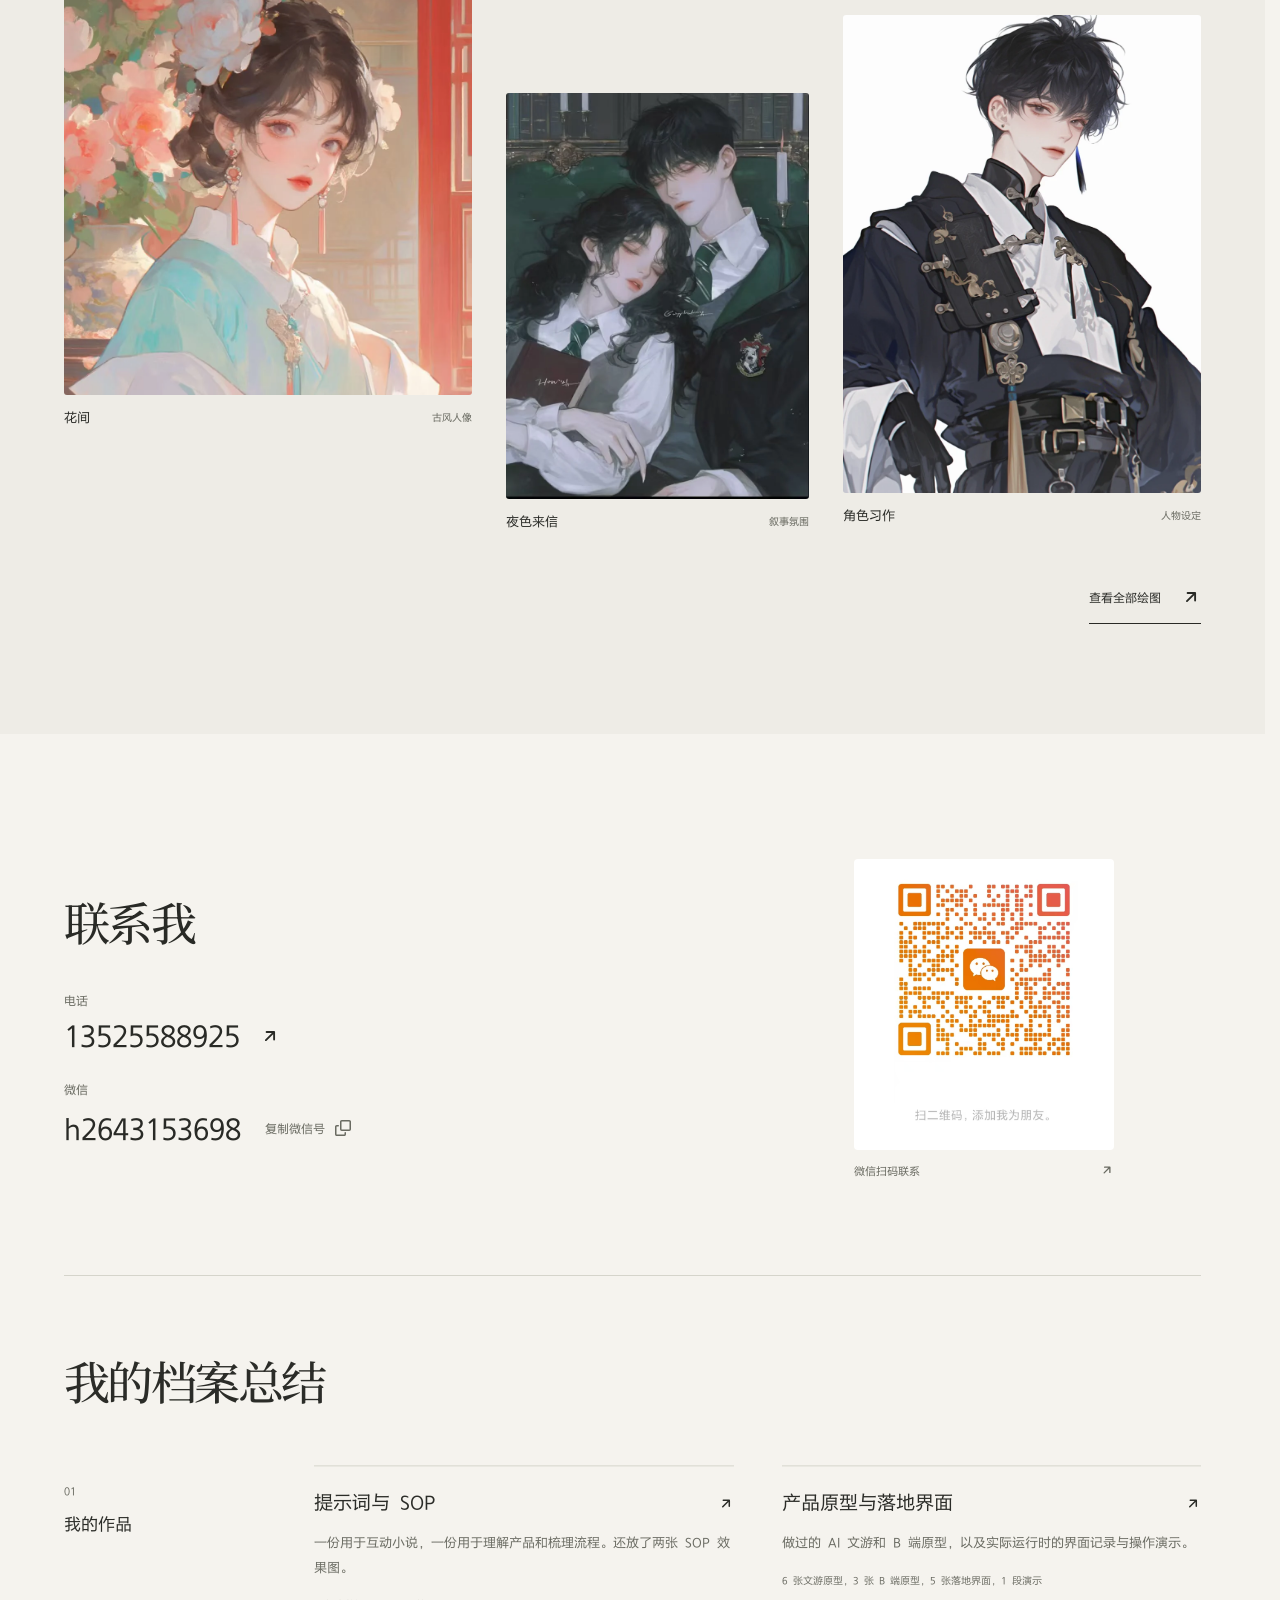
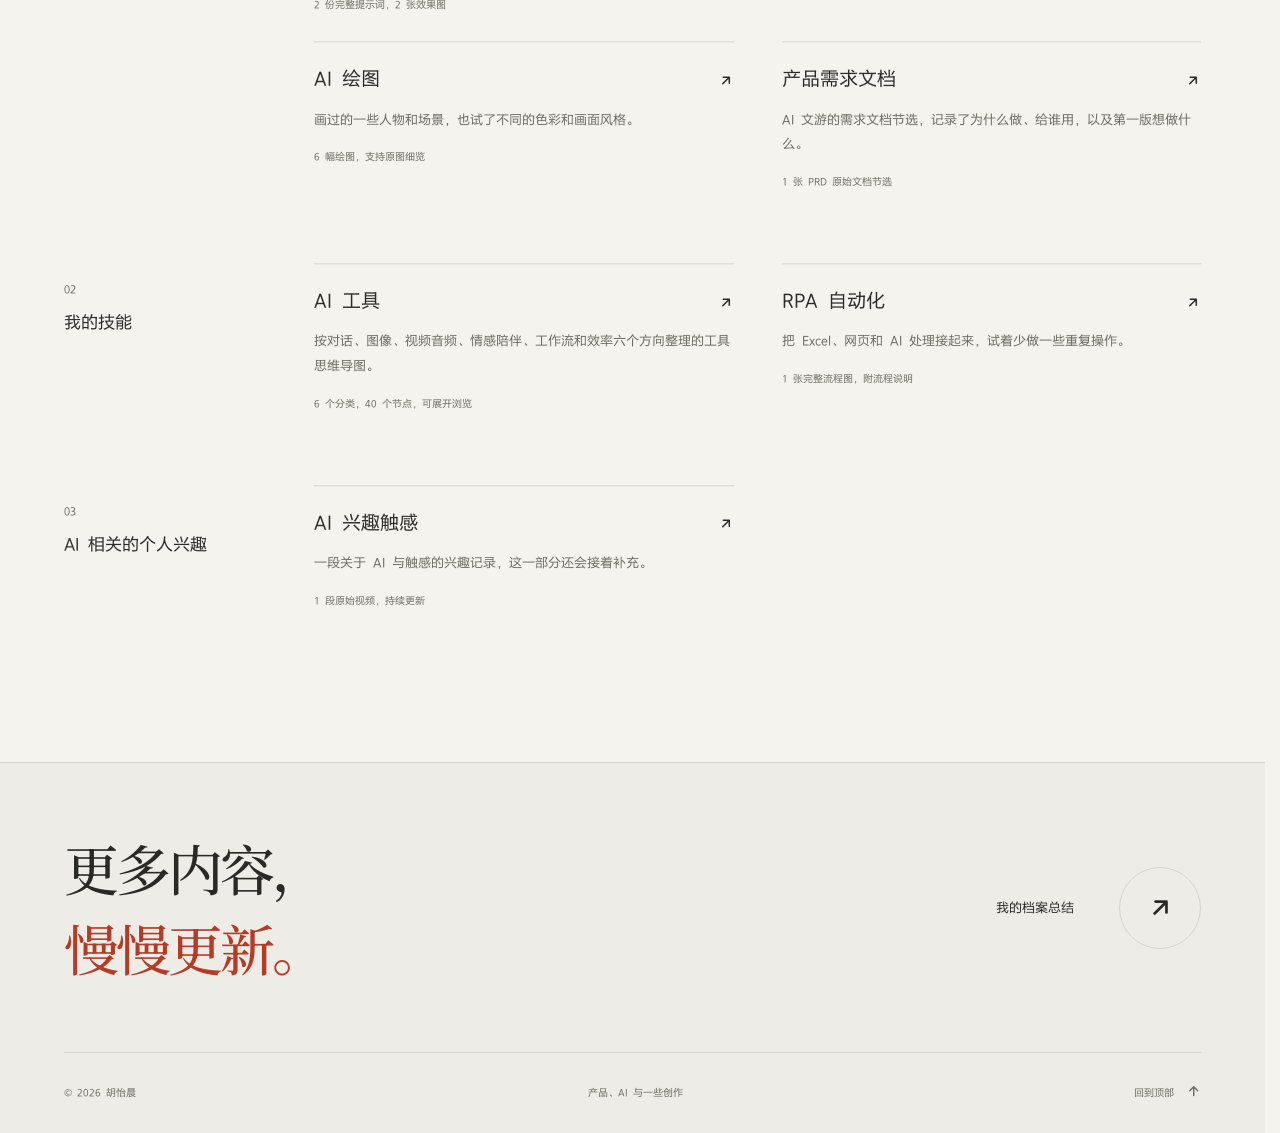
==== commit 2c53781a: "Update index.html" ====
--- a/index.html
+++ b/index.html
@@ -29,7 +29,7 @@
           <p class="hero-description">美院硕士，2段AI相关实习，曾独立推动过有付费用户的小游戏上线。项目聚焦AI产品原型、UI与Prompt工作流，RPA与vibe coding有初步实践。</p>
           <div class="hero-actions">
             <a class="primary-link magnetic" href="#work"><span>探索作品</span><span class="button-arrow" data-icon="arrow-down-right"></span></a>
-            <a class="hero-action" href="[data-uri]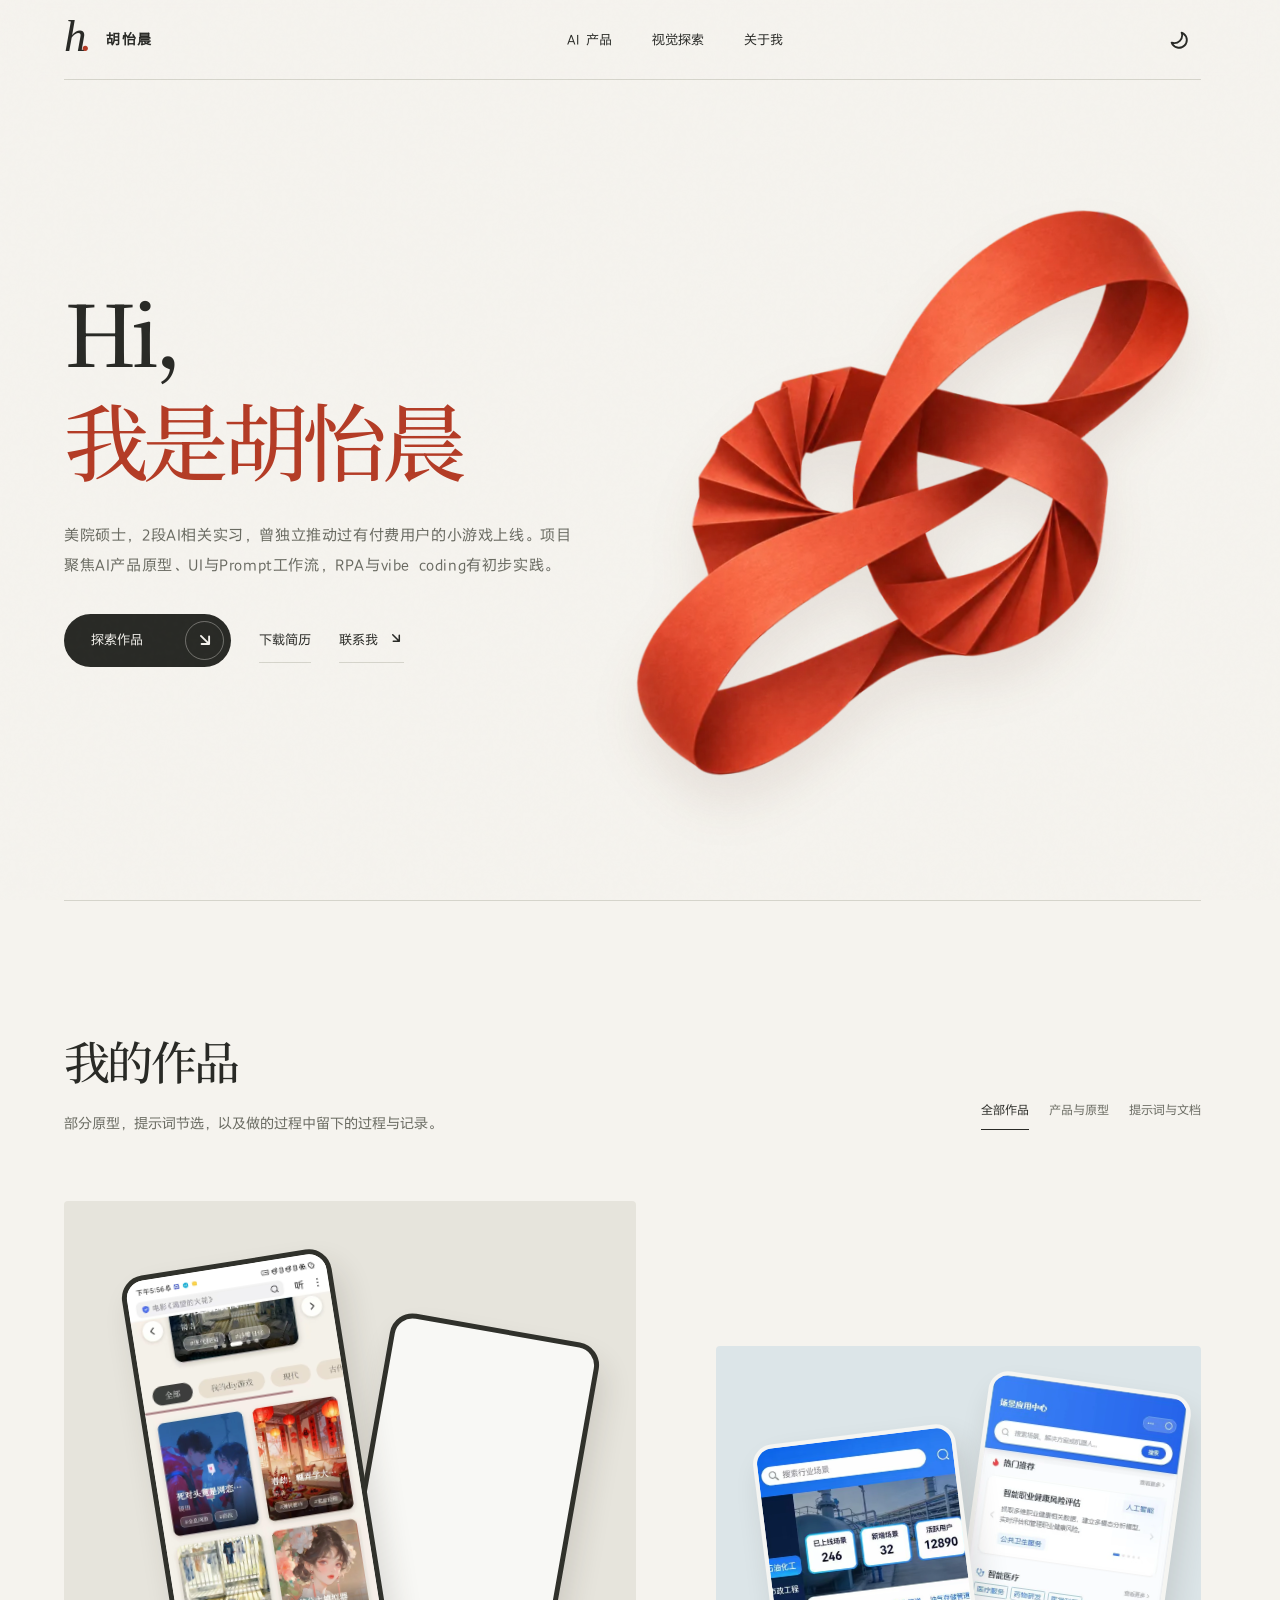
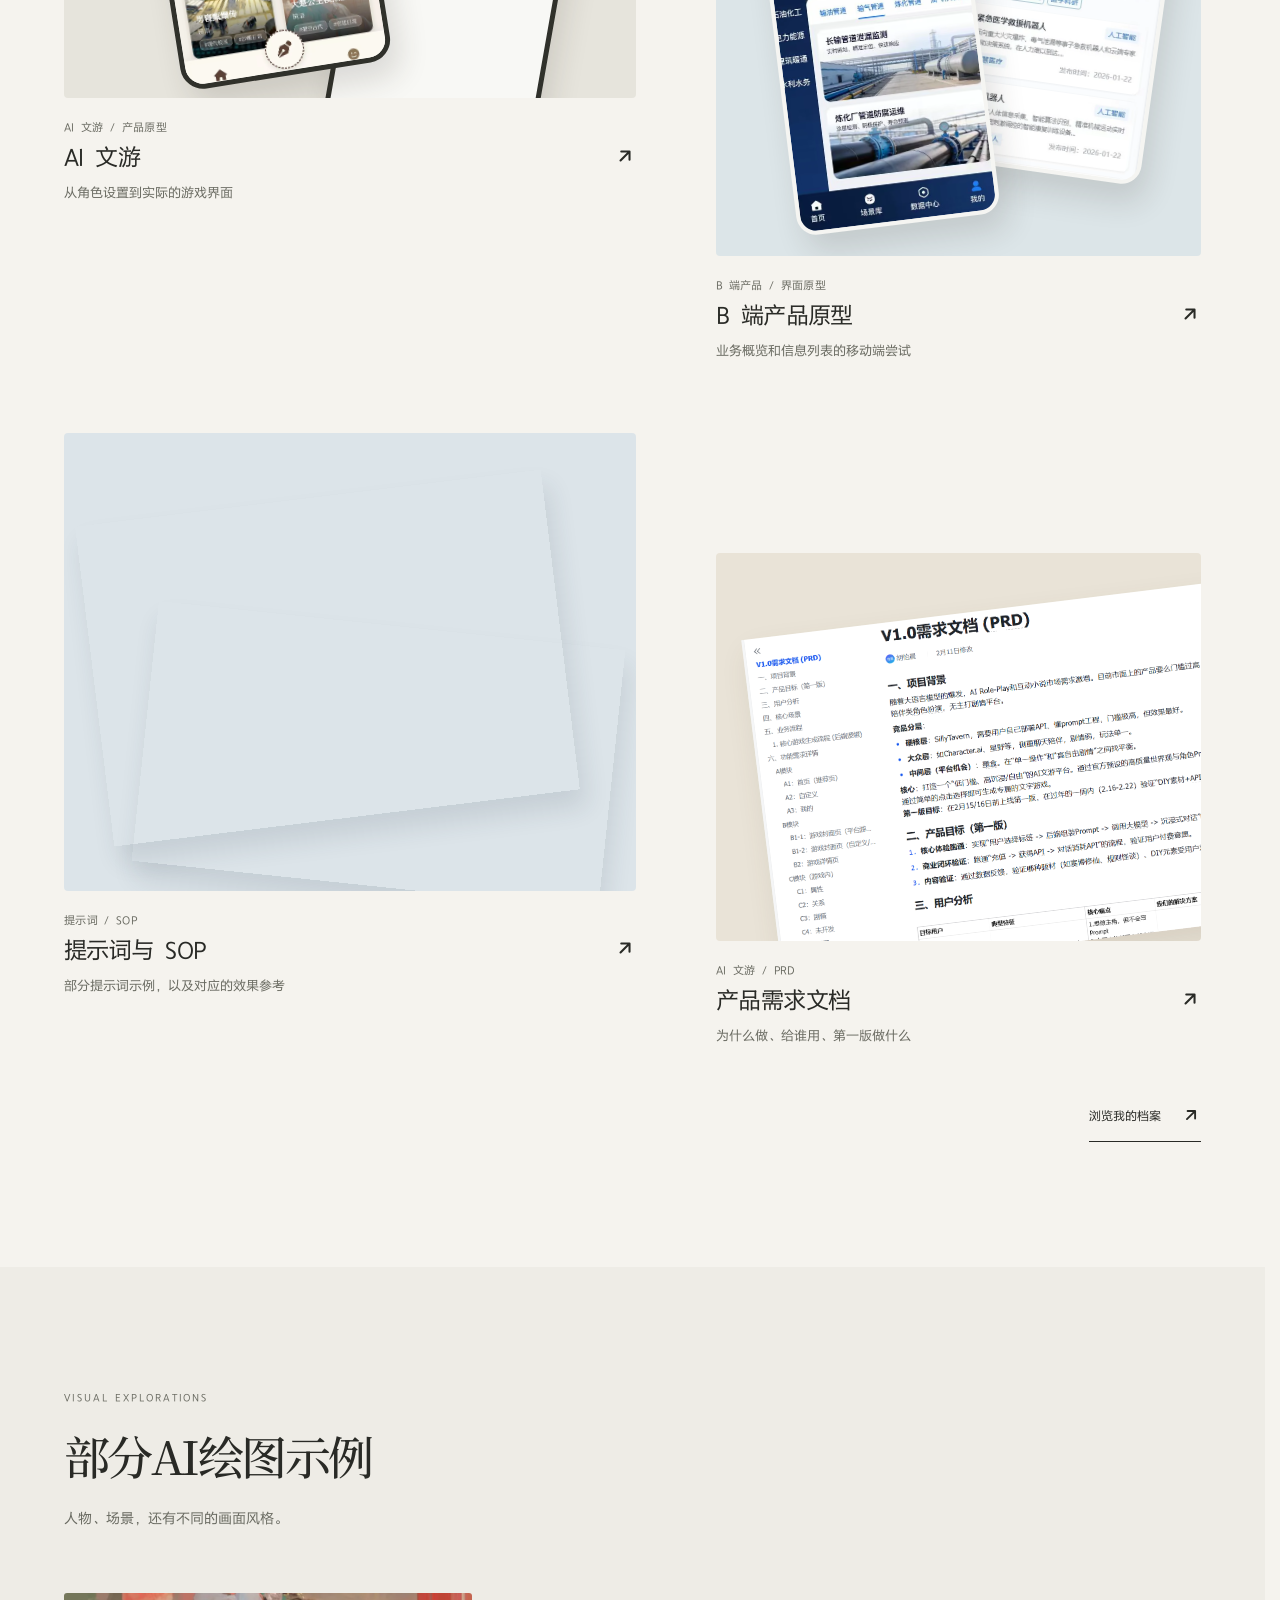
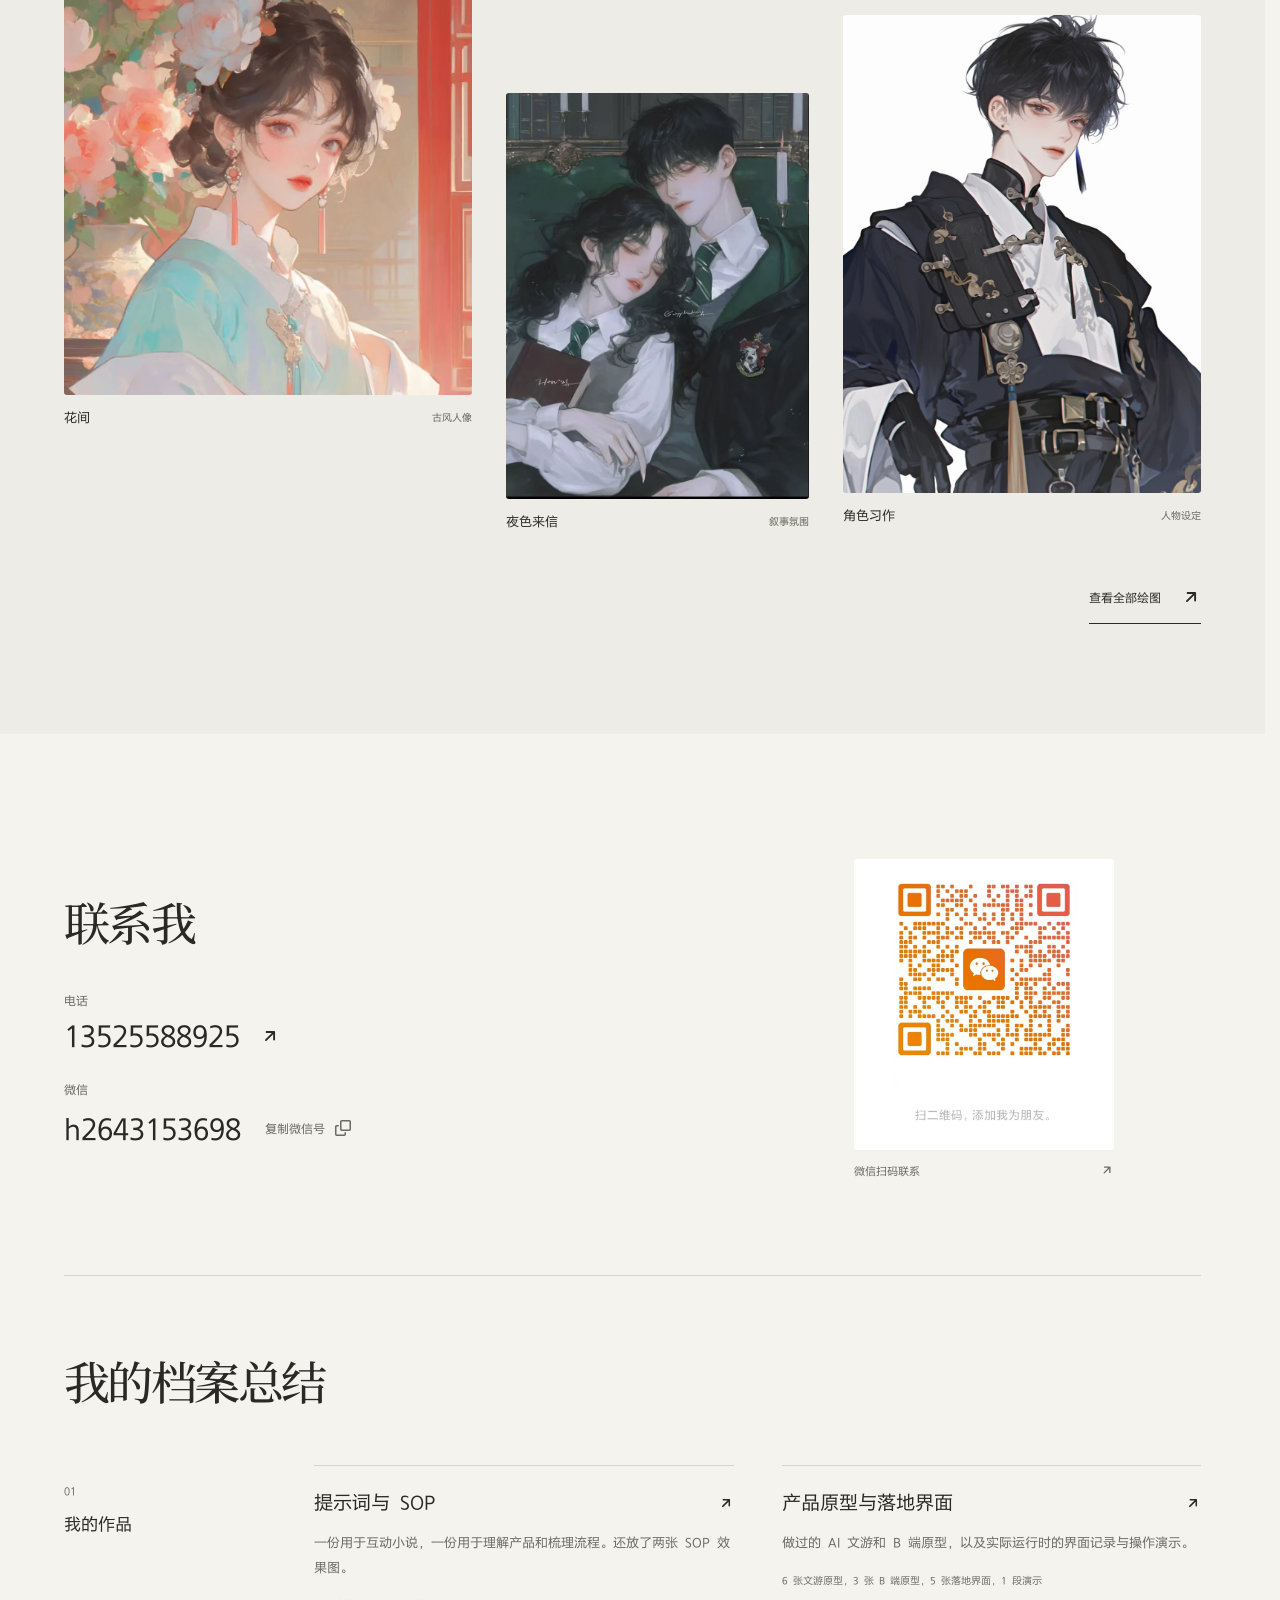
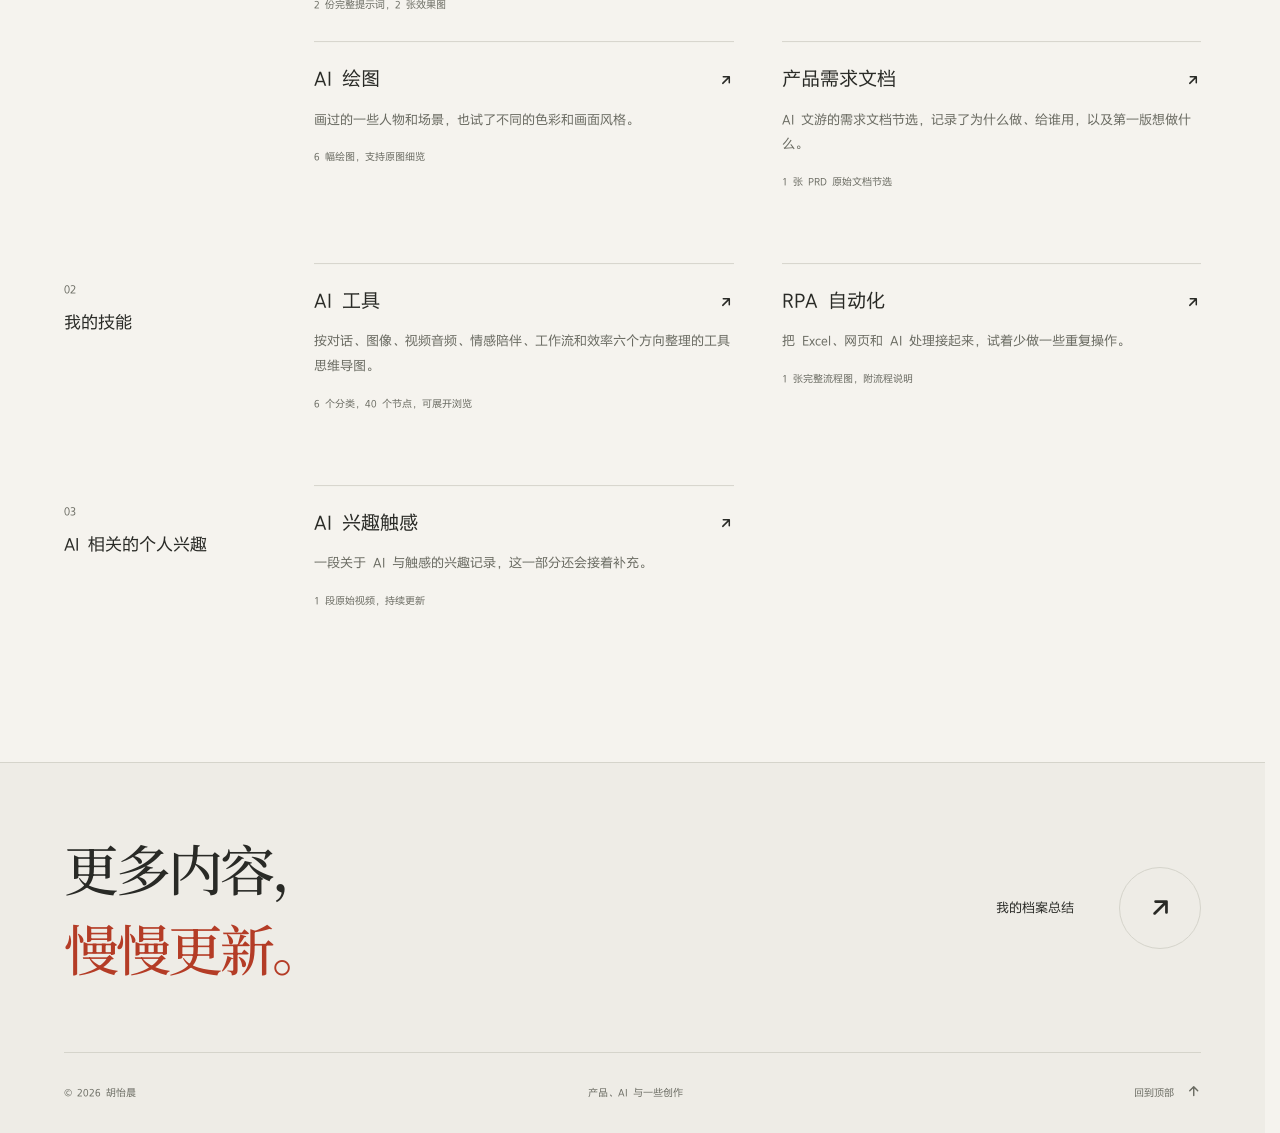
==== commit 9090bf04: "Update index.html" ====
--- a/index.html
+++ b/index.html
@@ -29,7 +29,7 @@
           <p class="hero-description">美院硕士，2段AI相关实习，曾独立推动过有付费用户的小游戏上线。项目聚焦AI产品原型、UI与Prompt工作流，RPA与vibe coding有初步实践。</p>
           <div class="hero-actions">
             <a class="primary-link magnetic" href="#work"><span>探索作品</span><span class="button-arrow" data-icon="arrow-down-right"></span></a>
-            <a class="hero-action" href=" " download="胡怡晨+AI产品+27届.pdf">下载简历<span data-icon="arrow-down-right"></span></a >
+            <a class="hero-action" href="./files/胡怡晨+AI产品+27届.pdf" download="胡怡晨+AI产品+27届.pdf">下载简历</a>
             <a class="hero-action" href="#contact">联系我<span data-icon="arrow-down-right"></span></a>
           </div>
         </div>
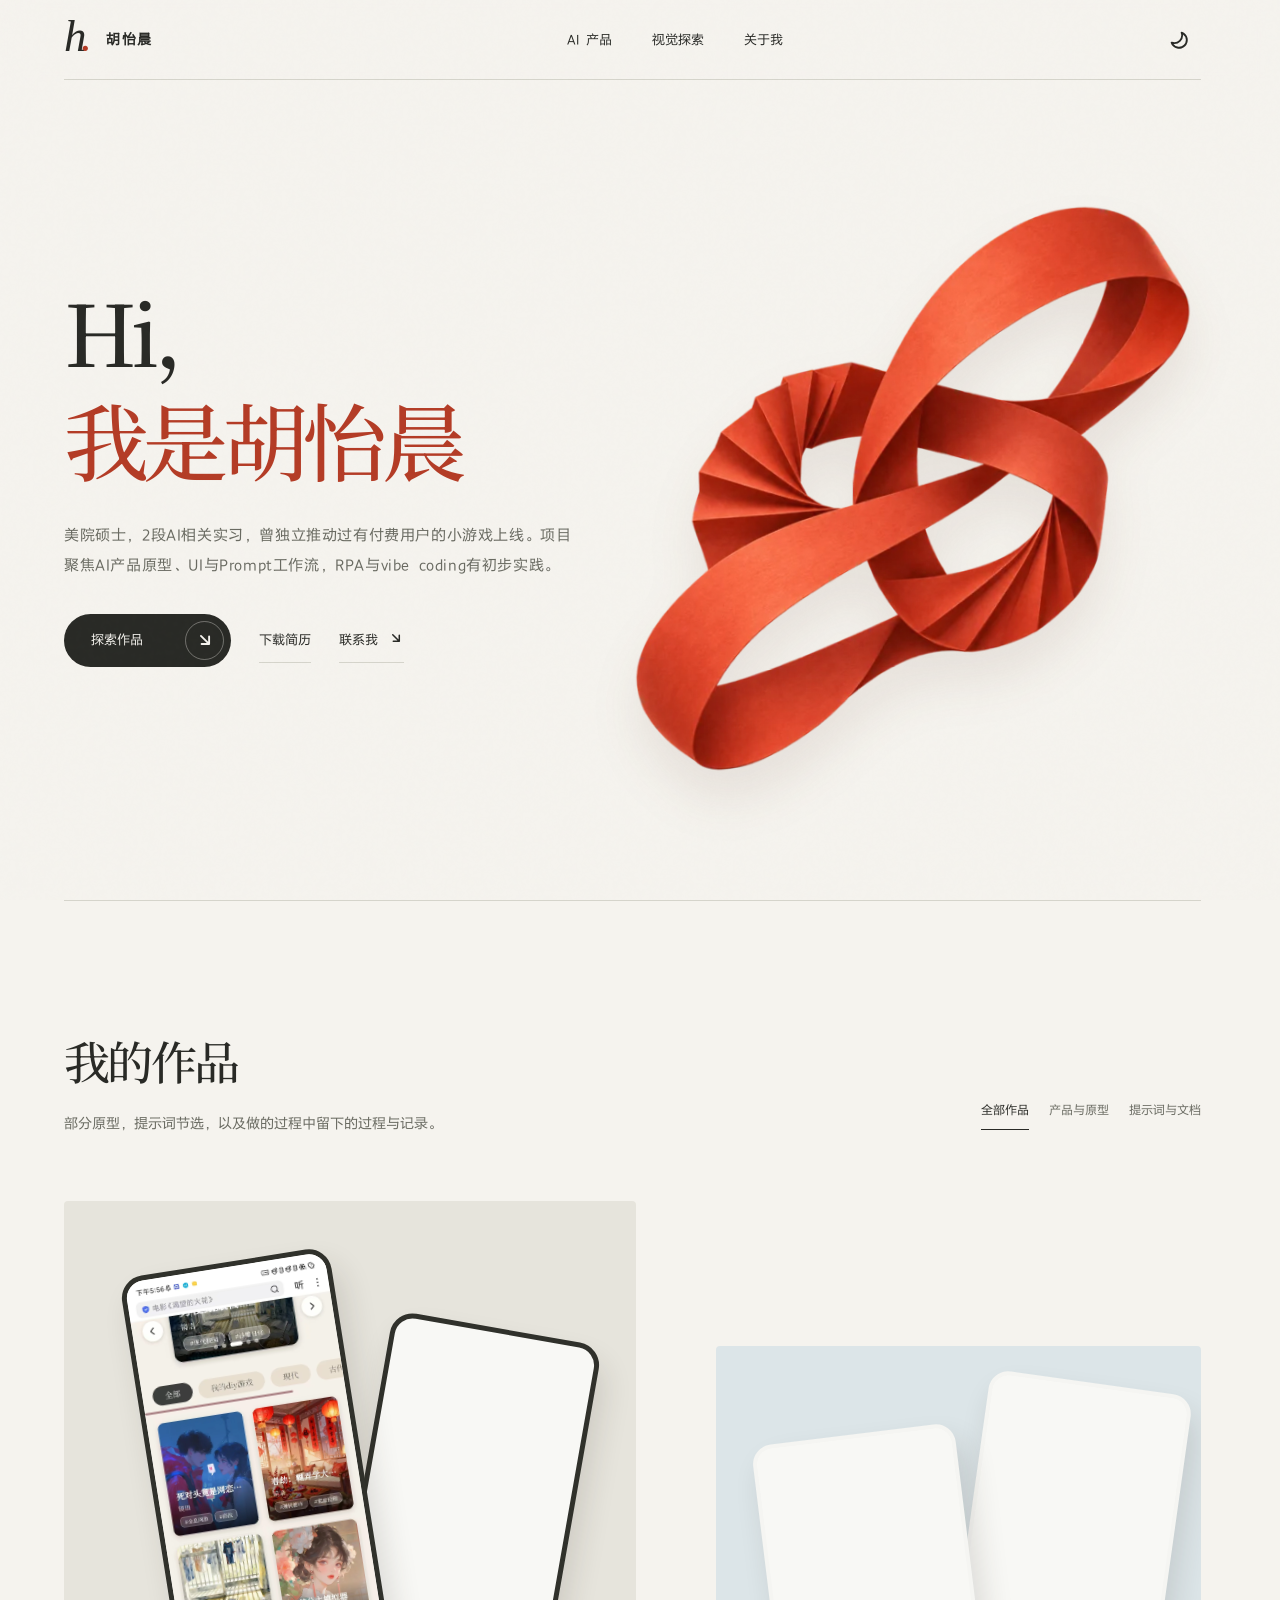
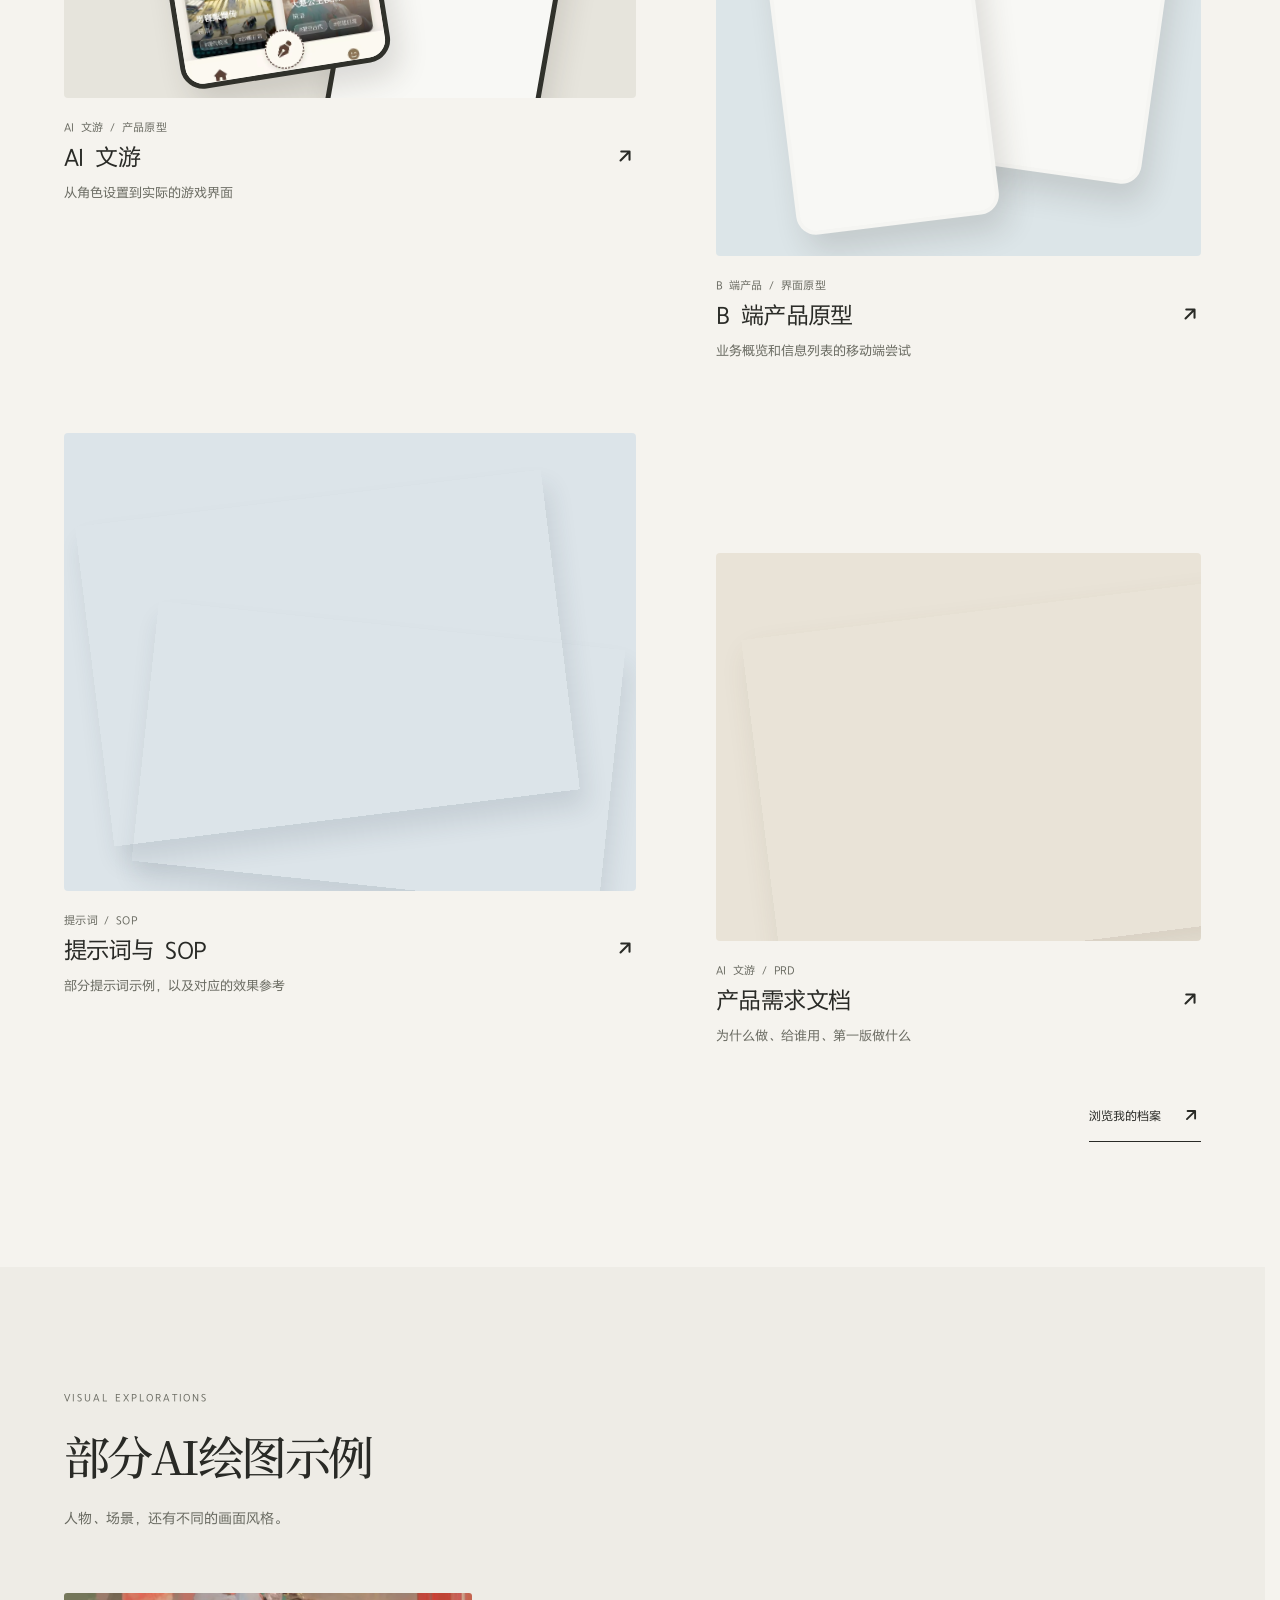
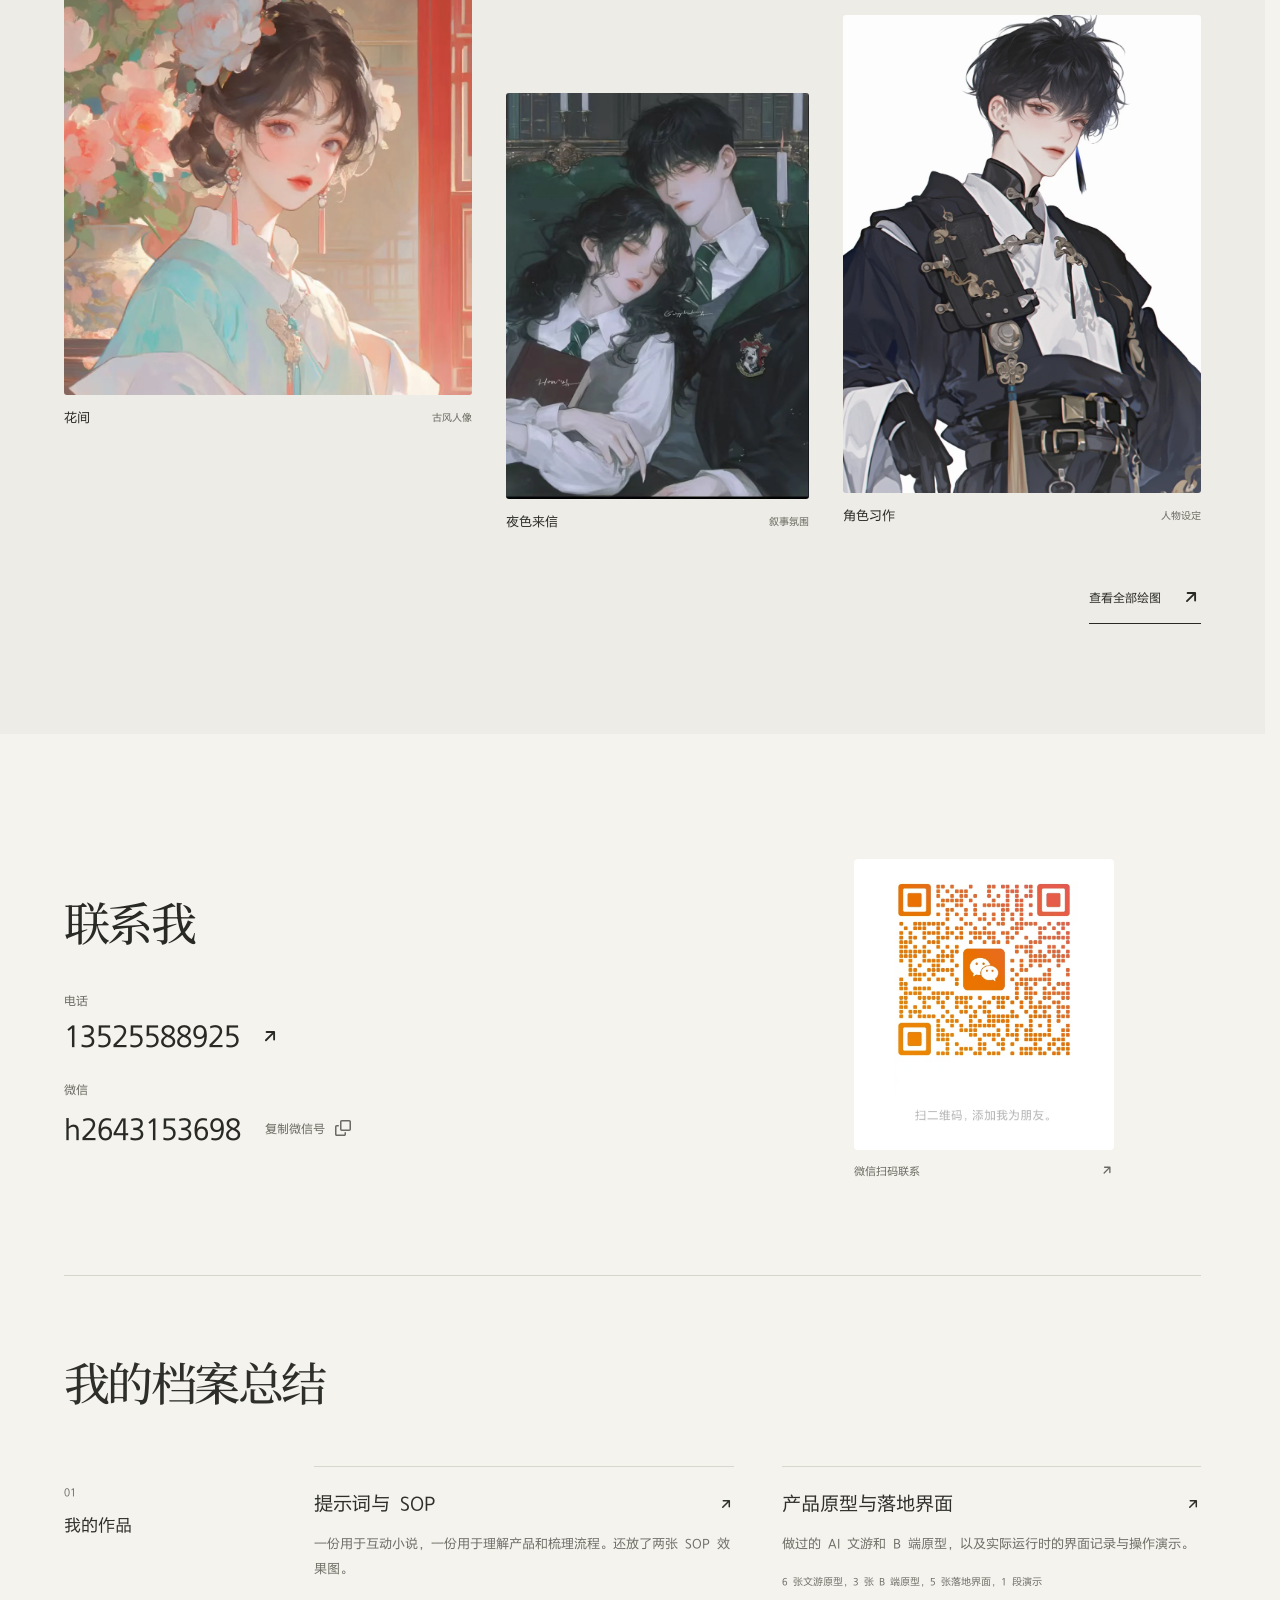
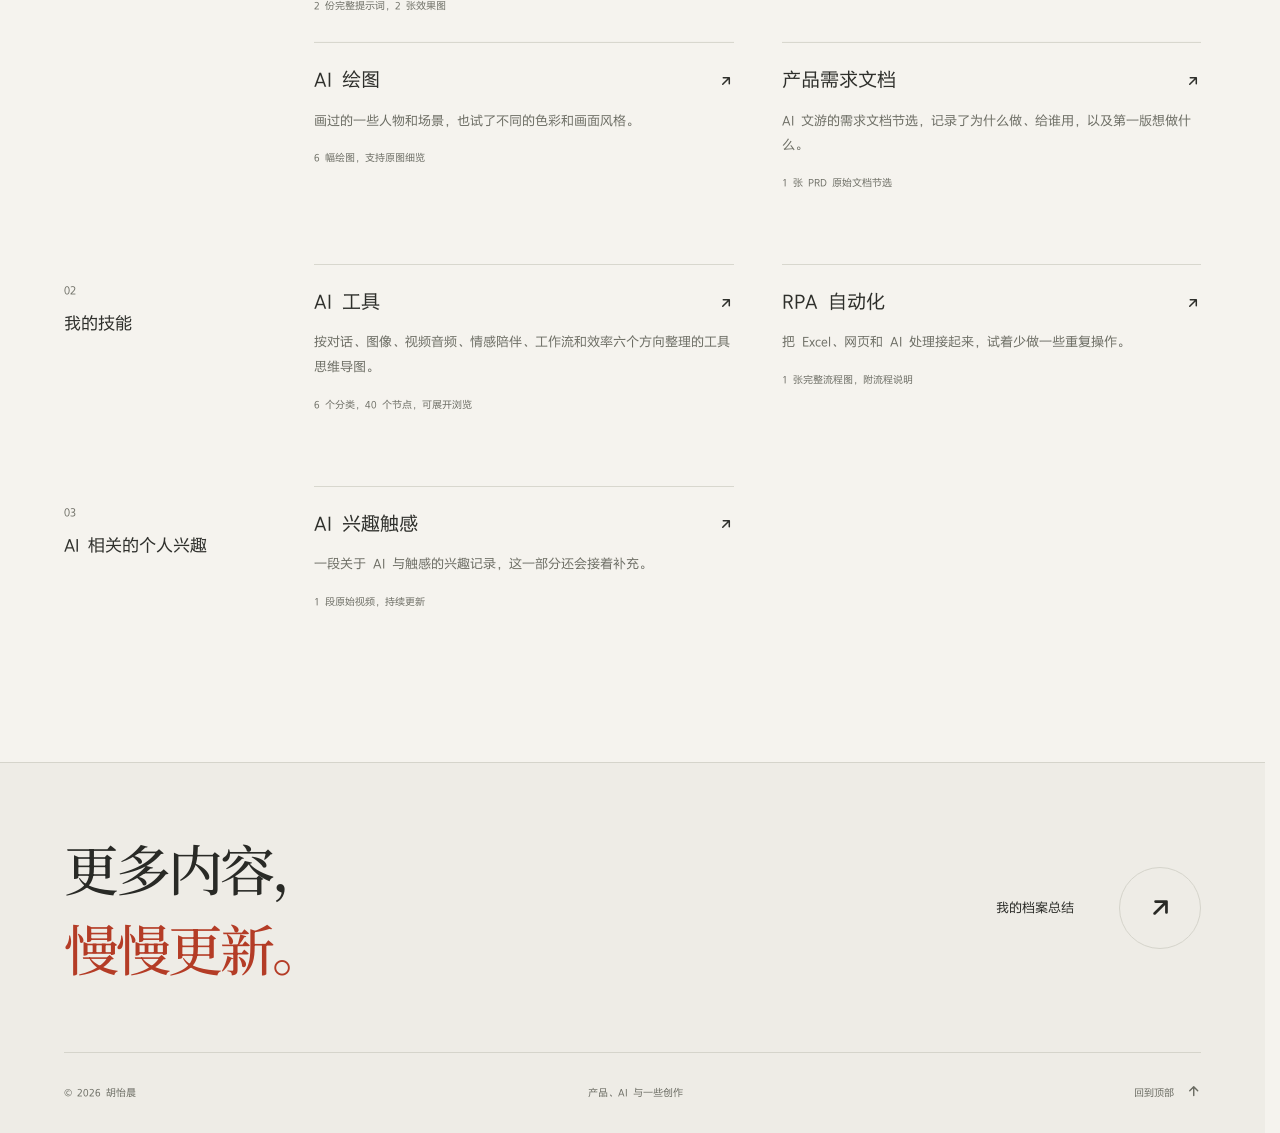
==== commit e46bc7a5: "Update index.html" ====
--- a/index.html
+++ b/index.html
@@ -29,7 +29,7 @@
           <p class="hero-description">美院硕士，2段AI相关实习，曾独立推动过有付费用户的小游戏上线。项目聚焦AI产品原型、UI与Prompt工作流，RPA与vibe coding有初步实践。</p>
           <div class="hero-actions">
             <a class="primary-link magnetic" href="#work"><span>探索作品</span><span class="button-arrow" data-icon="arrow-down-right"></span></a>
-            <a class="hero-action" href="./files/胡怡晨+AI产品+27届.pdf" download="胡怡晨+AI产品+27届.pdf">下载简历</a>
+            <a class="hero-action" href="./files/resume.pdf" download="胡怡晨+AI产品+27届.pdf">下载简历</a>
             <a class="hero-action" href="#contact">联系我<span data-icon="arrow-down-right"></span></a>
           </div>
         </div>
